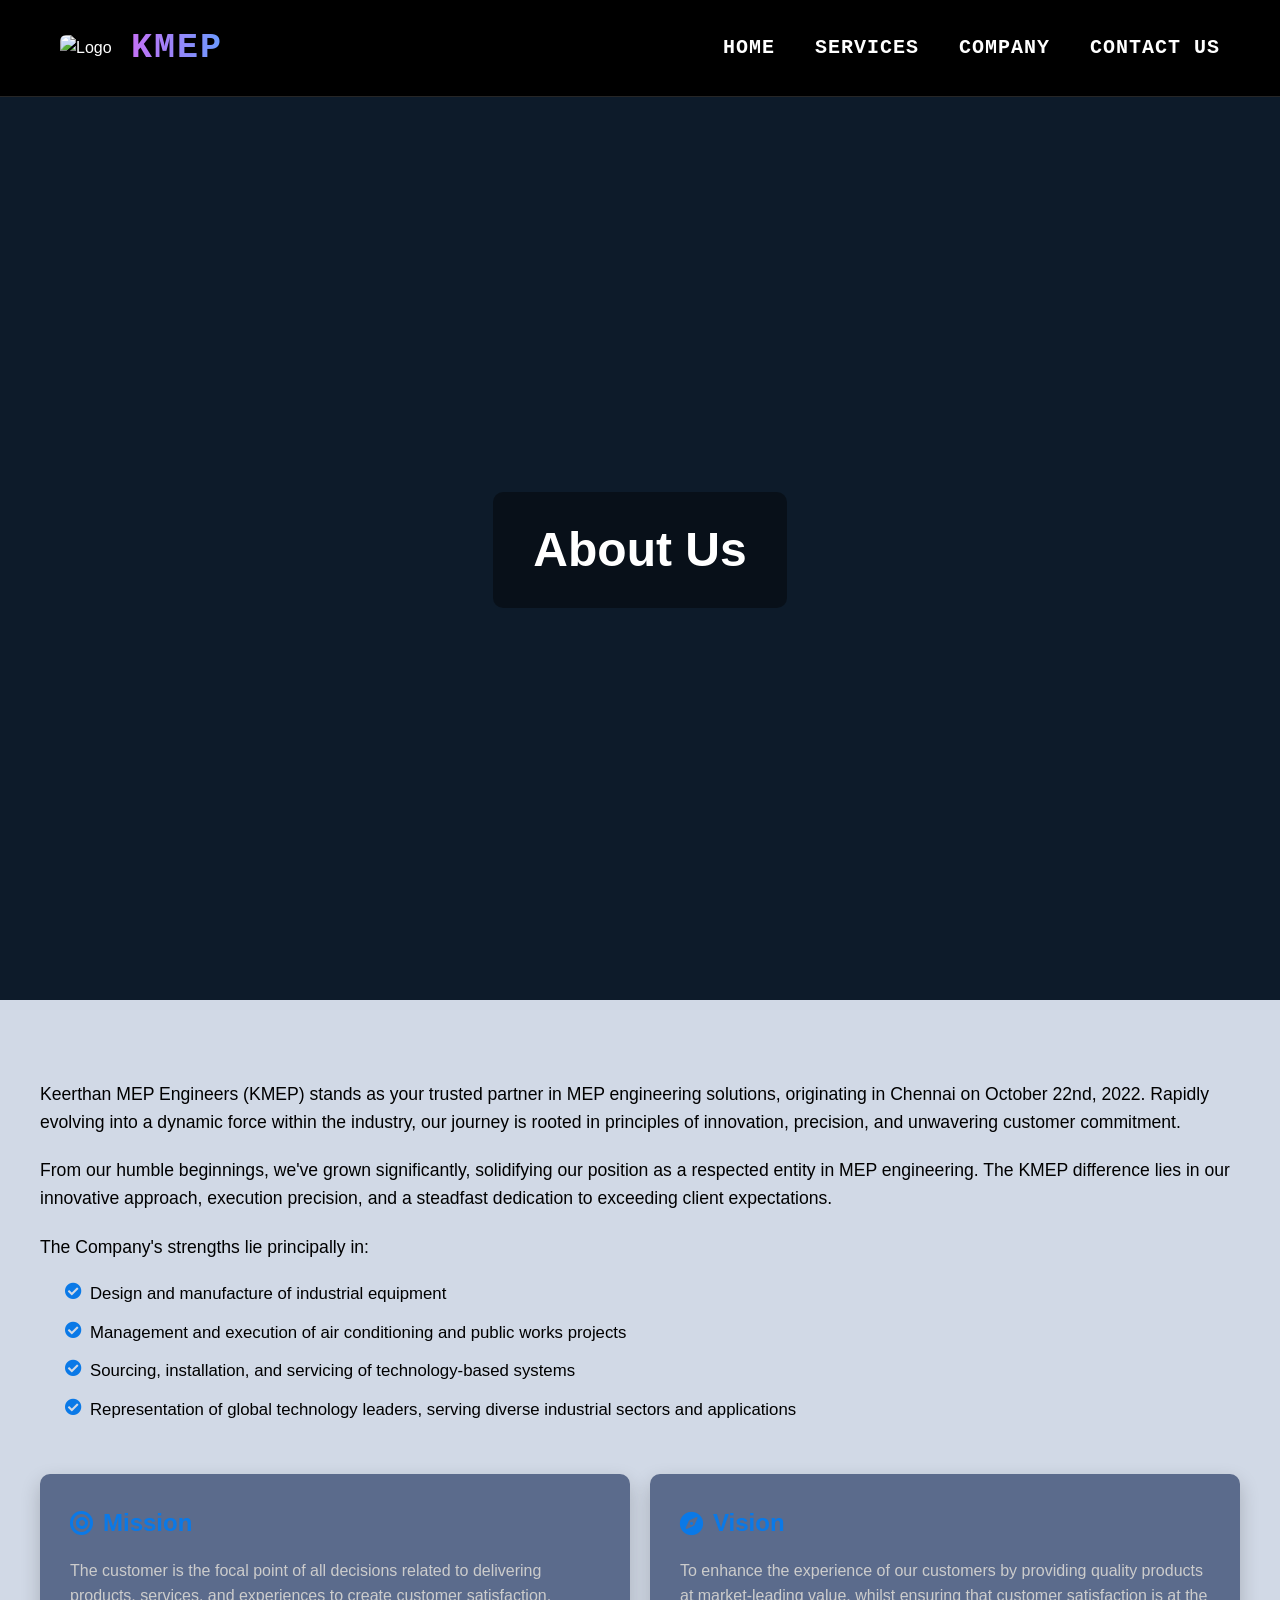
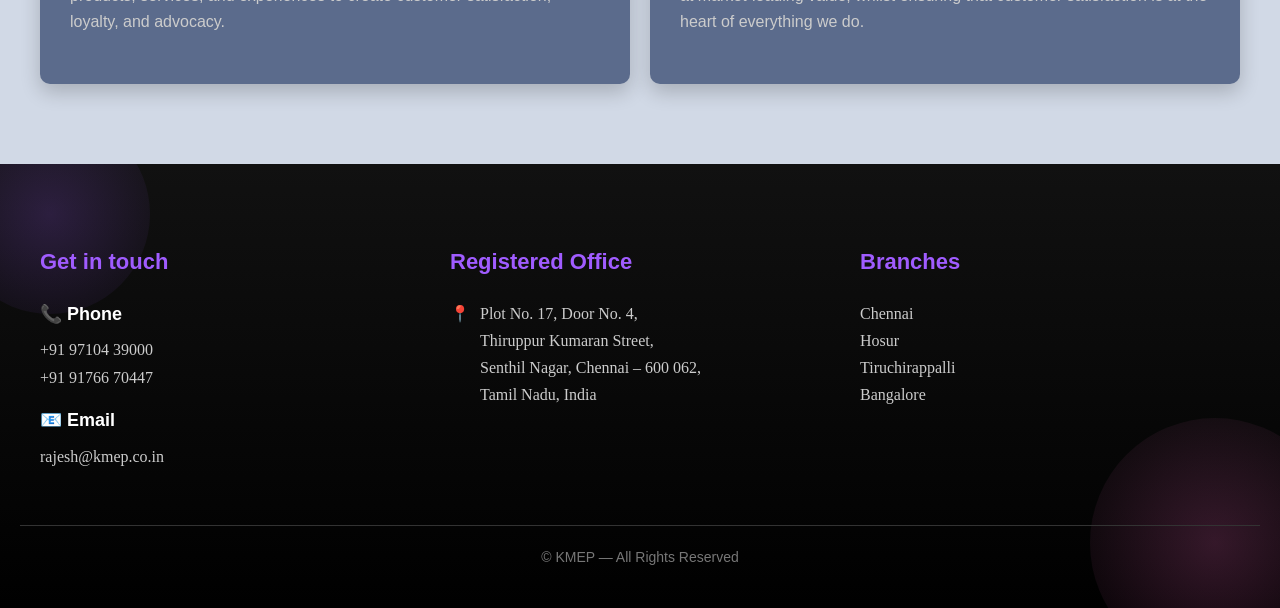
==== about.html @ 8844c5cb "Initial website upload" ====
<!DOCTYPE html>
<html lang="en">
  <head>
    <meta charset="UTF-8" />
    <meta name="viewport" content="width=device-width, initial-scale=1.0" />
    <title>About Us - KMEP</title>

    <!-- Google Fonts -->
    <link
      href="https://fonts.googleapis.com/css2?family=Roboto:wght@400;500;700&display=swap"
      rel="stylesheet"
    />

    <!-- Font Awesome -->
    <link
      rel="stylesheet"
      href="https://cdnjs.cloudflare.com/ajax/libs/font-awesome/5.15.4/css/all.min.css"
    />
    <script src="script.js"></script>

    <style>
      /* Reset & Base */
      * {
        margin: 0;
        padding: 0;
        box-sizing: border-box;
      }
      body {
        font-family: "Roboto", sans-serif;
        line-height: 1.6;
        color: #fff;
        background: #000;
      }
      img {
        max-width: 100%;
        display: block;
      }
      a {
        text-decoration: none;
        color: inherit;
      }
      #page-wrapper {
        display: flex;
        flex-direction: column;
        min-height: 100vh;
      }
      main-header,
      main-footer {
        display: block;
      }

      /* Hero Image Section */
      .hero {
        height: 100vh;
        background: url("images/about us mob.jpg") center/cover no-repeat;
        display: flex;
        justify-content: center;
        align-items: center;
        position: relative;
        transition: height 0.3s ease;
      }
      .hero h1 {
        color: #0a79e7;
        font-size: 3rem;
        text-align: center;
        background: rgba(0, 0, 0, 0.4);
        padding: 20px 40px;
        border-radius: 10px;
      }

      /* About Section */
      .about-us {
        padding: 80px 20px;
        background: #d1d9e6;
      }
      .about-us .container {
        max-width: 1200px;
        margin: 0 auto;
      }
      .about-us h2 {
        font-size: 2.8rem;
        margin-bottom: 40px;
        color: #0a79e7;
        text-align: center;
      }
      .about-us p {
        margin-bottom: 20px;
        font-size: 1.1rem;
        color: black;
      }
      .about-us ul.strengths-list {
        list-style: none;
        margin-top: 15px;
        padding-left: 25px;
      }
      .about-us ul.strengths-list li {
        margin-bottom: 12px;
        padding-left: 25px;
        position: relative;
        font-size: 1.05rem;
        color: black;
      }
      .about-us ul.strengths-list li i {
        position: absolute;
        left: 0;
        top: 2px;
        color: #0a79e7;
      }

      /* Cards */
      .cards {
        display: flex;
        flex-wrap: wrap;
        gap: 20px;
        margin-top: 50px;
      }
      .cards .card {
        flex: 1 1 45%;
        background: #5b6b8c;
        border-radius: 10px;
        padding: 30px;
        box-shadow: 0 8px 20px rgba(0, 0, 0, 0.2);
        transition: transform 0.3s, box-shadow 0.3s;
      }
      .cards .card:hover {
        transform: translateY(-10px);
        box-shadow: 0 12px 25px rgba(0, 0, 0, 0.3);
      }
      .cards .card h3 {
        font-size: 1.5rem;
        margin-bottom: 15px;
        display: flex;
        align-items: center;
        color: #0a79e7;
      }
      .cards .card h3 i {
        margin-right: 10px;
        color: #0a79e7;
      }
      .cards .card p {
        color: #ccc;
        font-size: 1rem;
      }

      /* Responsive */
      @media (max-width: 900px) {
        .cards {
          flex-direction: column;
        }
        .cards .card {
          flex: 1 1 100%;
        }

        .hero h1 {
          font-size: 2rem;
        }



        .hero {
          /* width: 100%;
          min-height: 100vh;
          background-position: top center;
          background-size: cover;  */
          background-image: url("images/about us mob.jpg");
      }
    }
    </style>
  </head>
  <body>
    <div style="padding-bottom: 100px;">
      <kmep-header></kmep-header>
    </div>
    <div id="page-wrapper">
      

      <!-- Header -->
      <main-header></main-header>

      <!-- Hero Section -->
      <section class="hero" id="hero">
        <h1 style="color: white">About Us</h1>
      </section>

      <!-- About Section -->
      <section class="about-us">
        <div class="container">
          <!-- <h2>Our Story</h2> -->
          <p>
            Keerthan MEP Engineers (KMEP) stands as your trusted partner in MEP
            engineering solutions, originating in Chennai on October 22nd, 2022.
            Rapidly evolving into a dynamic force within the industry, our
            journey is rooted in principles of innovation, precision, and
            unwavering customer commitment.
          </p>
          <p>
            From our humble beginnings, we've grown significantly, solidifying
            our position as a respected entity in MEP engineering. The KMEP
            difference lies in our innovative approach, execution precision, and
            a steadfast dedication to exceeding client expectations.
          </p>

          <p>The Company's strengths lie principally in:</p>
          <ul class="strengths-list">
            <li>
              <i class="fas fa-check-circle"></i> Design and manufacture of
              industrial equipment
            </li>
            <li>
              <i class="fas fa-check-circle"></i> Management and execution of
              air conditioning and public works projects
            </li>
            <li>
              <i class="fas fa-check-circle"></i> Sourcing, installation, and
              servicing of technology-based systems
            </li>
            <li>
              <i class="fas fa-check-circle"></i> Representation of global
              technology leaders, serving diverse industrial sectors and
              applications
            </li>
          </ul>

          <!-- Mission & Vision Cards -->
          <div class="cards">
            <div class="card">
              <h3><i class="fas fa-bullseye"></i> Mission</h3>
              <p>
                The customer is the focal point of all decisions related to
                delivering products, services, and experiences to create
                customer satisfaction, loyalty, and advocacy.
              </p>
            </div>
            <div class="card">
              <h3><i class="fas fa-compass"></i> Vision</h3>
              <p>
                To enhance the experience of our customers by providing quality
                products at market-leading value, whilst ensuring that customer
                satisfaction is at the heart of everything we do.
              </p>
            </div>
          </div>
        </div>
      </section>

      <!-- Footer -->
      <kmep-footer></kmep-footer>
    </div>
  </body>
</html>
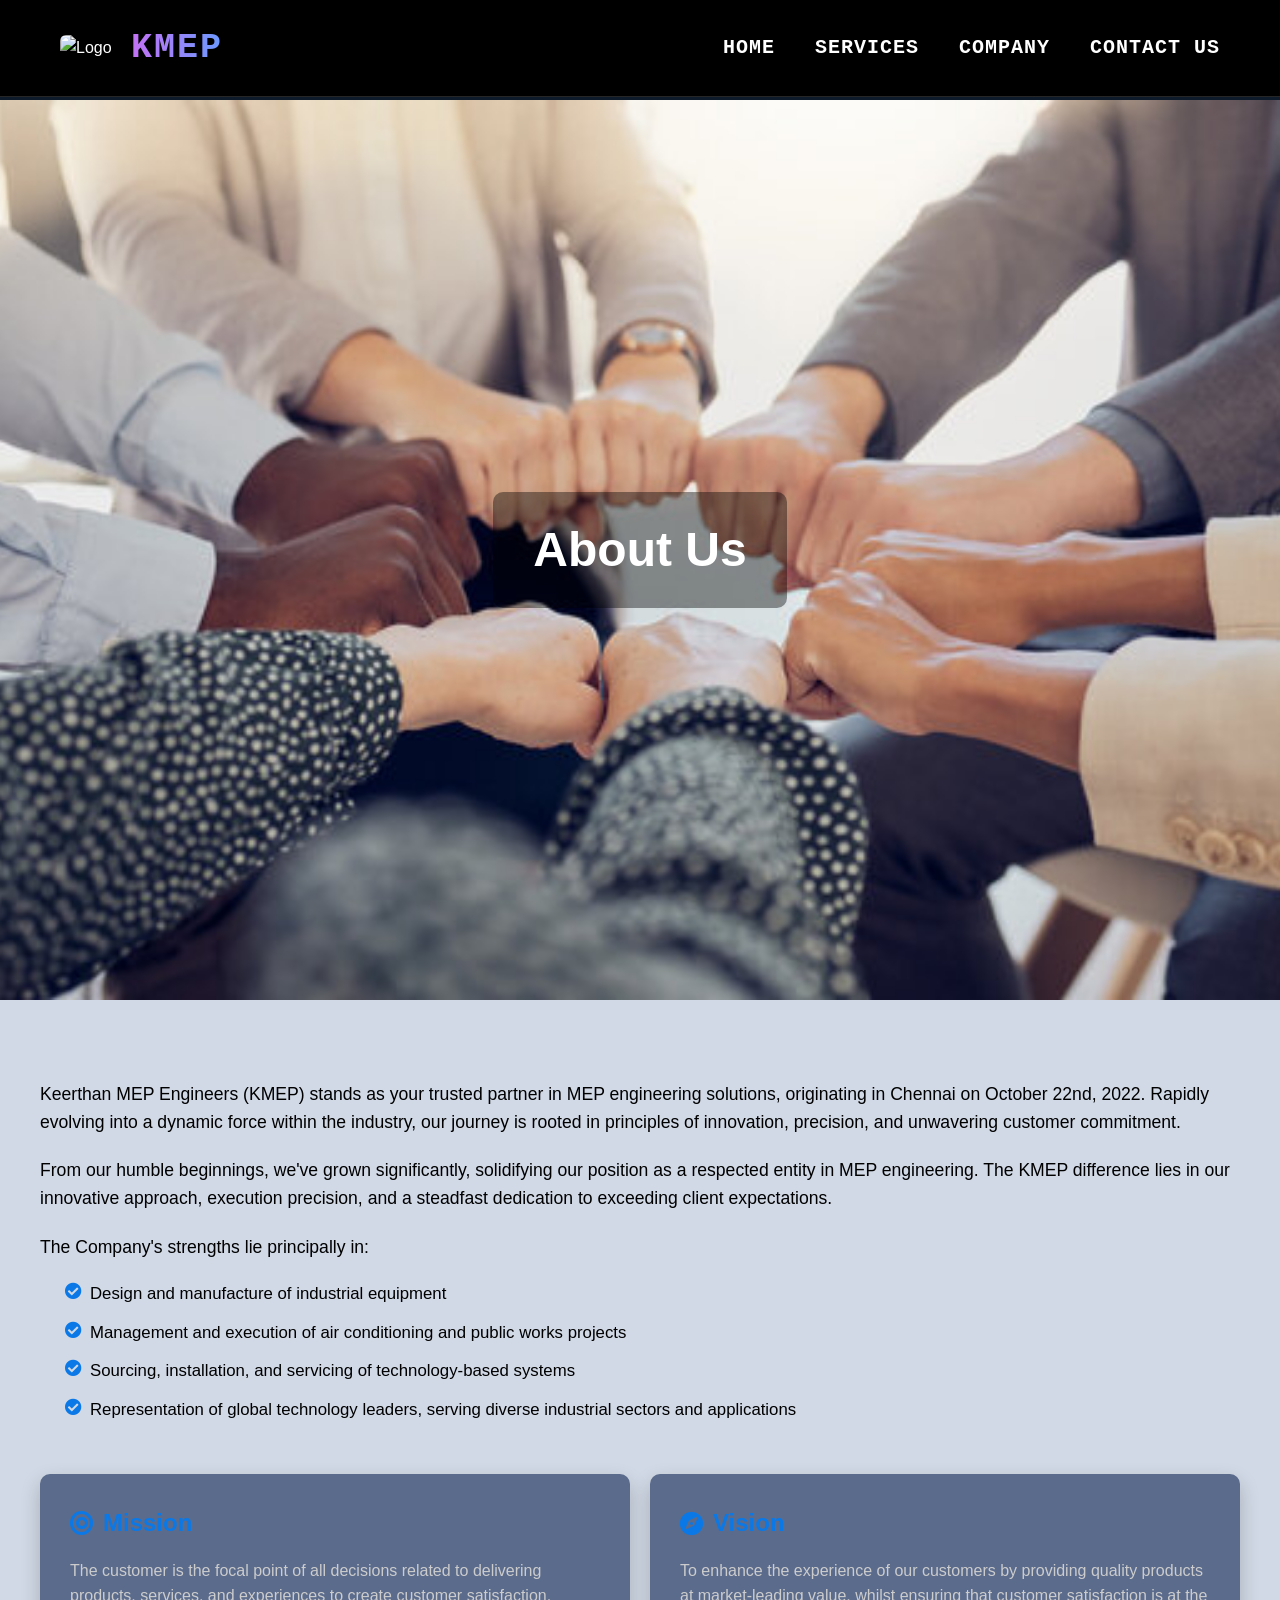
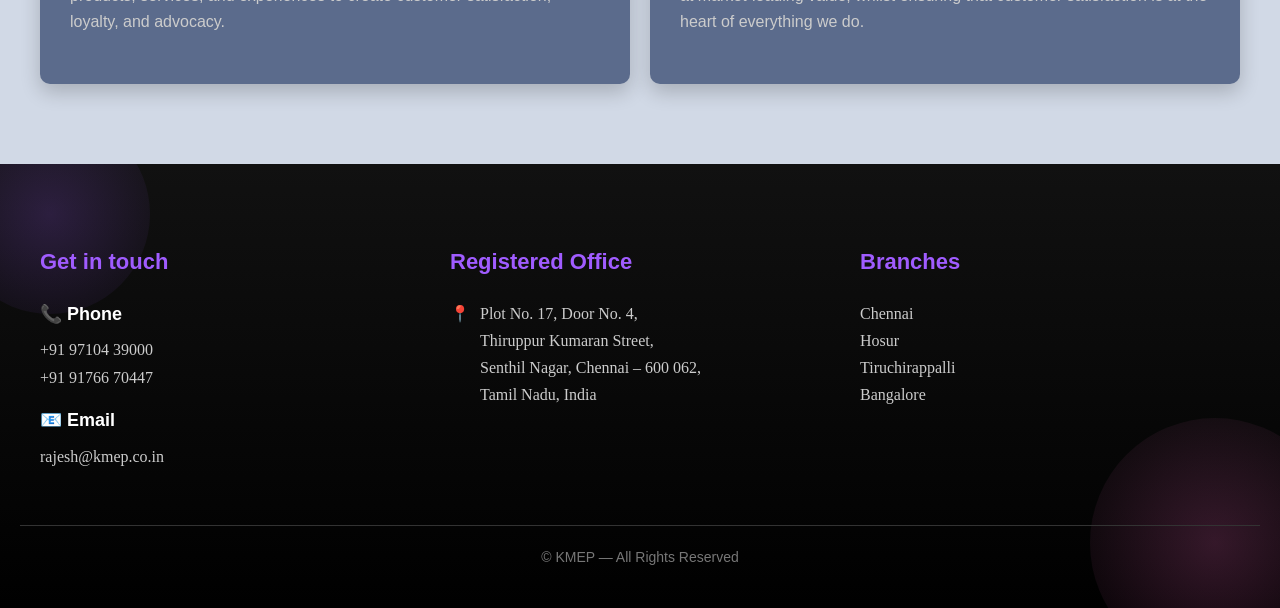
==== commit 62cb93e3: "Update image path to uppercase in about.html" ====
--- a/about.html
+++ b/about.html
@@ -52,7 +52,7 @@
       /* Hero Image Section */
       .hero {
         height: 100vh;
-        background: url("images/about us mob.jpg") center/cover no-repeat;
+        background: url("IMAGES/about us mob.jpg") center/cover no-repeat;
         display: flex;
         justify-content: center;
         align-items: center;
@@ -162,7 +162,7 @@
           min-height: 100vh;
           background-position: top center;
           background-size: cover;  */
-          background-image: url("images/about us mob.jpg");
+          background-image: url("IMAGES/about us mob.jpg");
       }
     }
     </style>
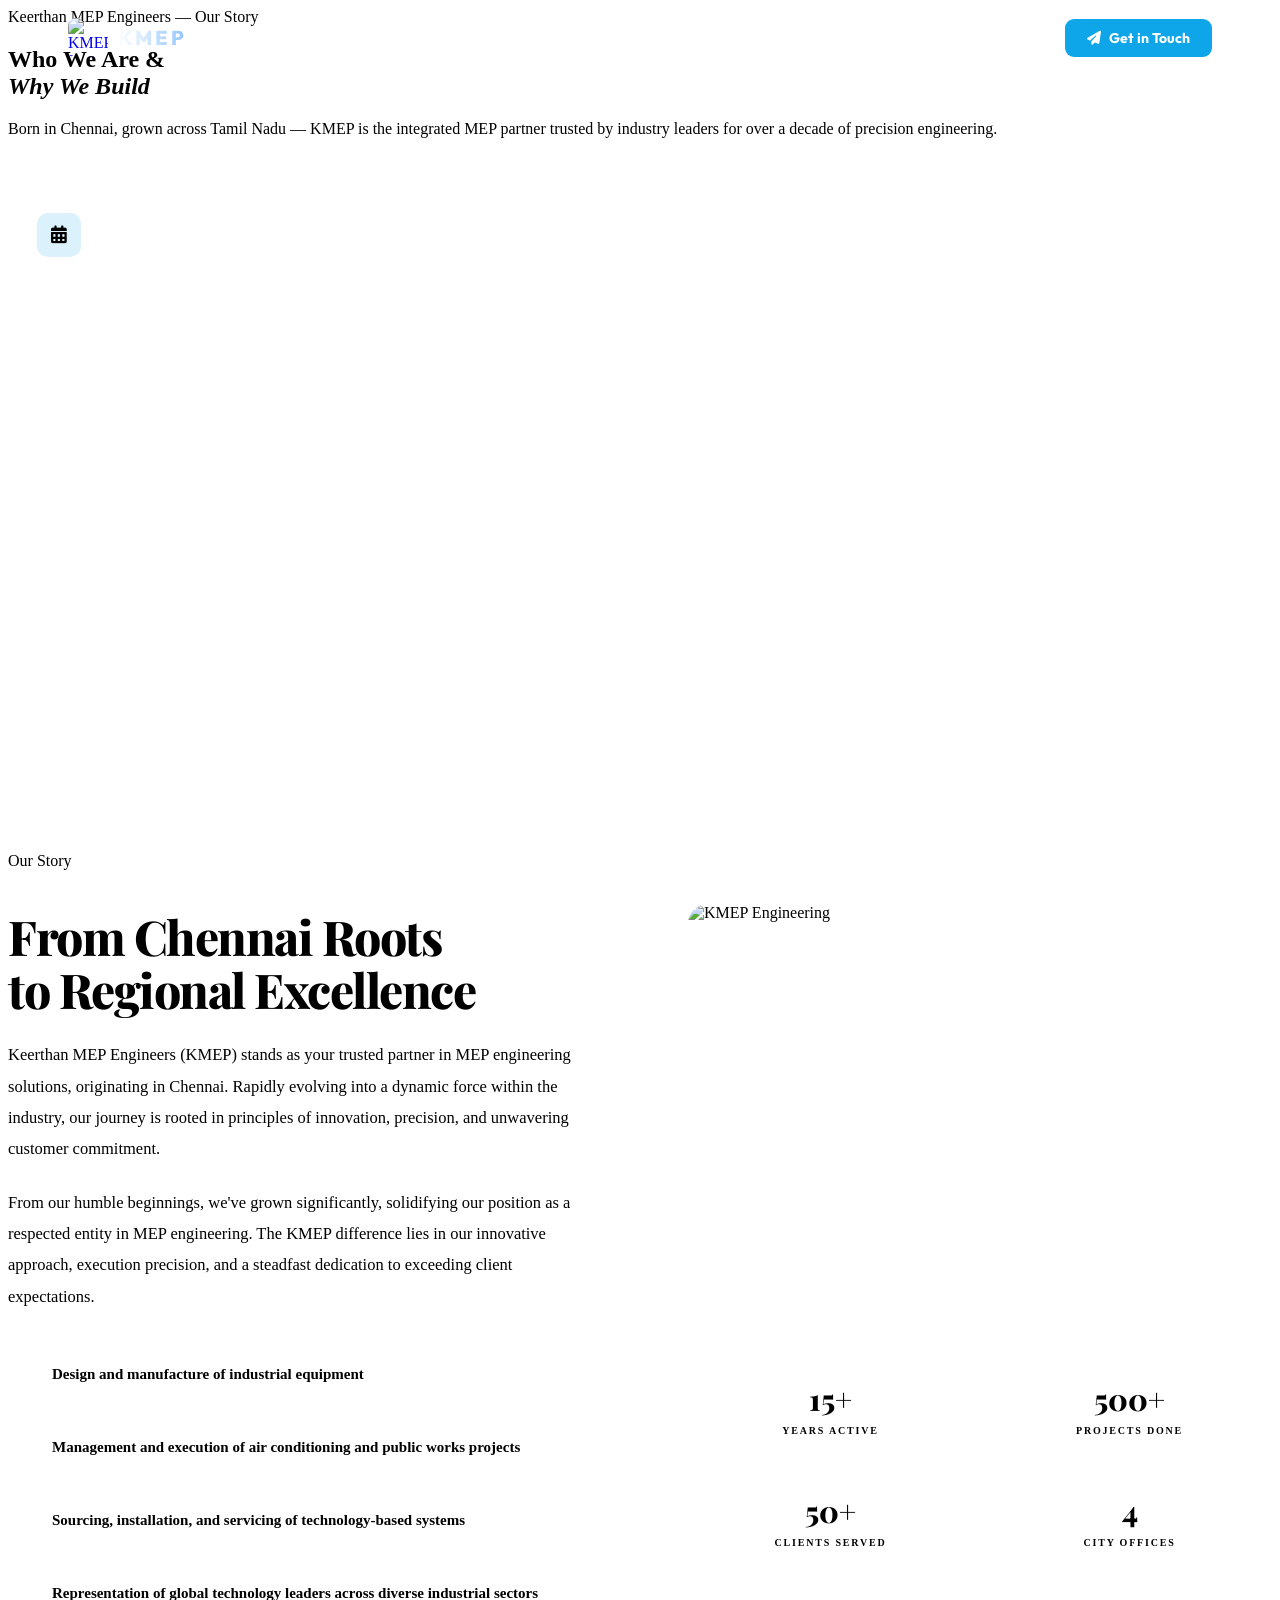
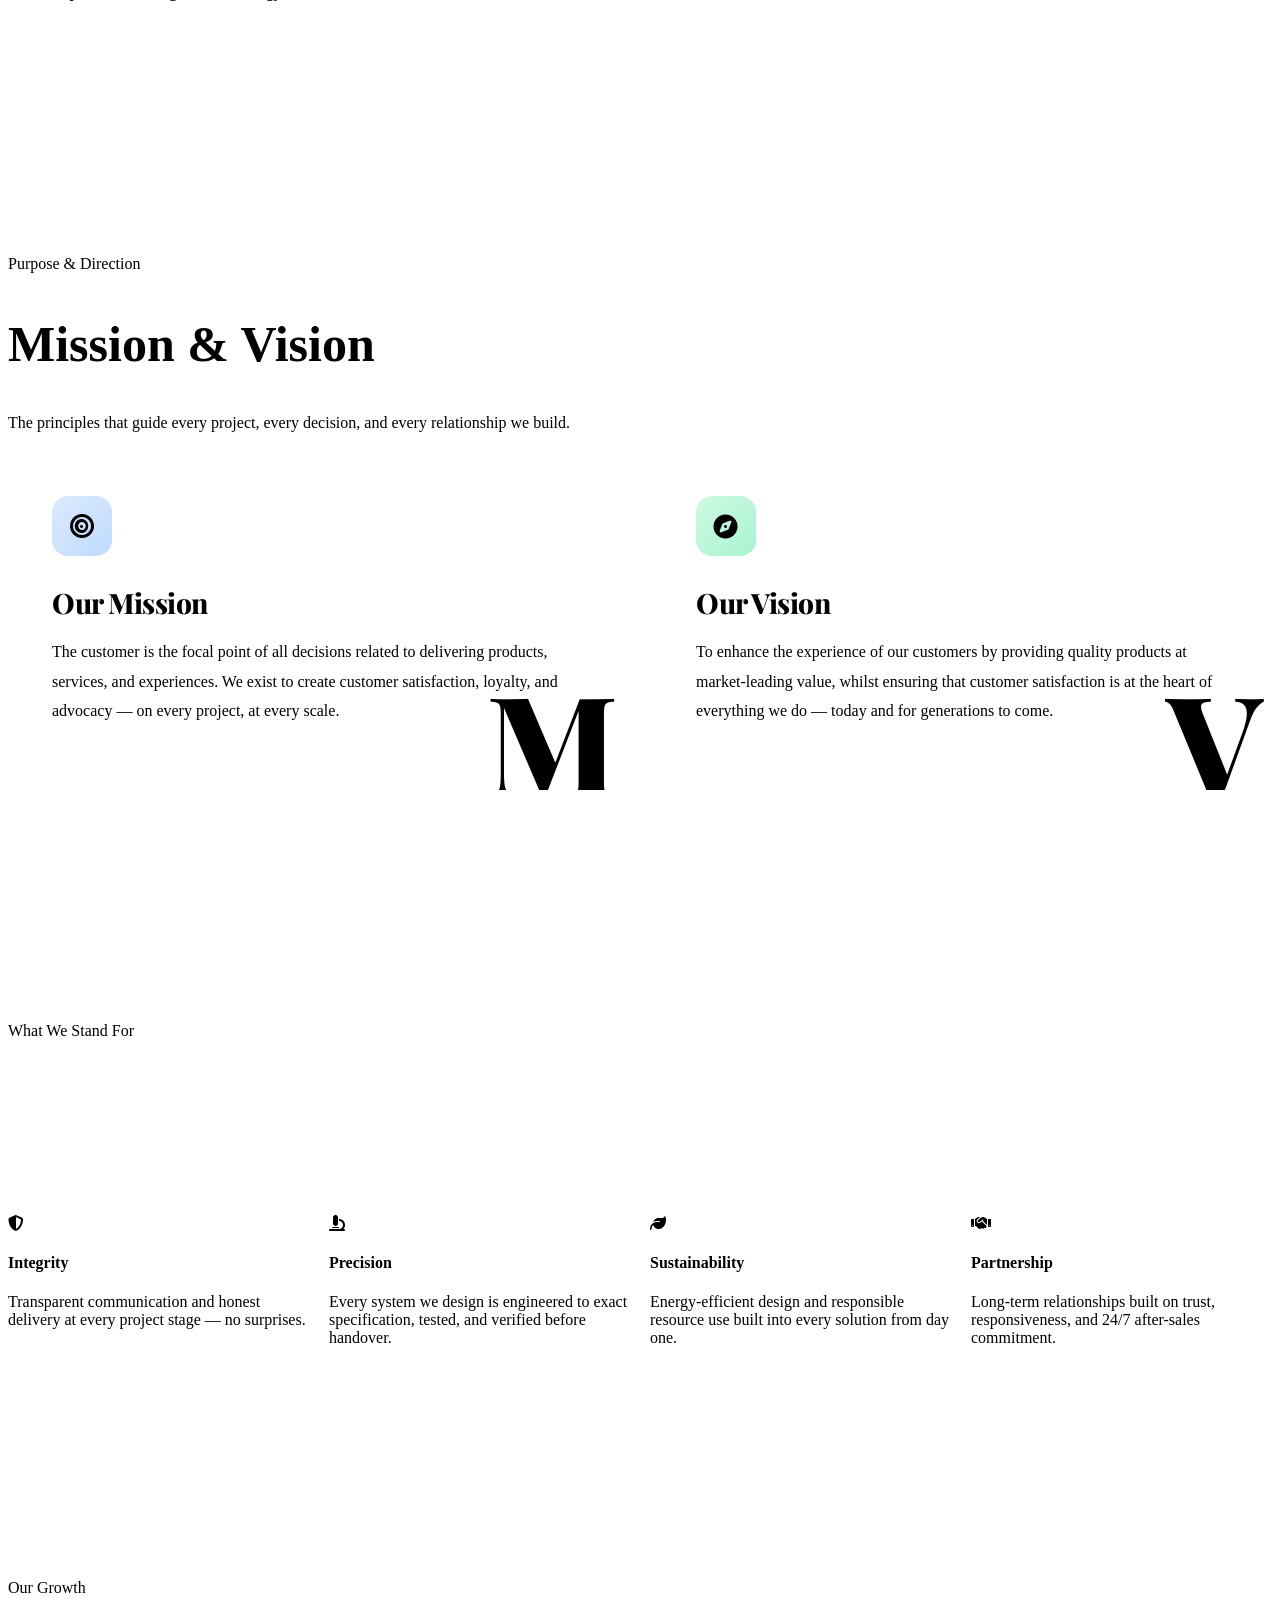
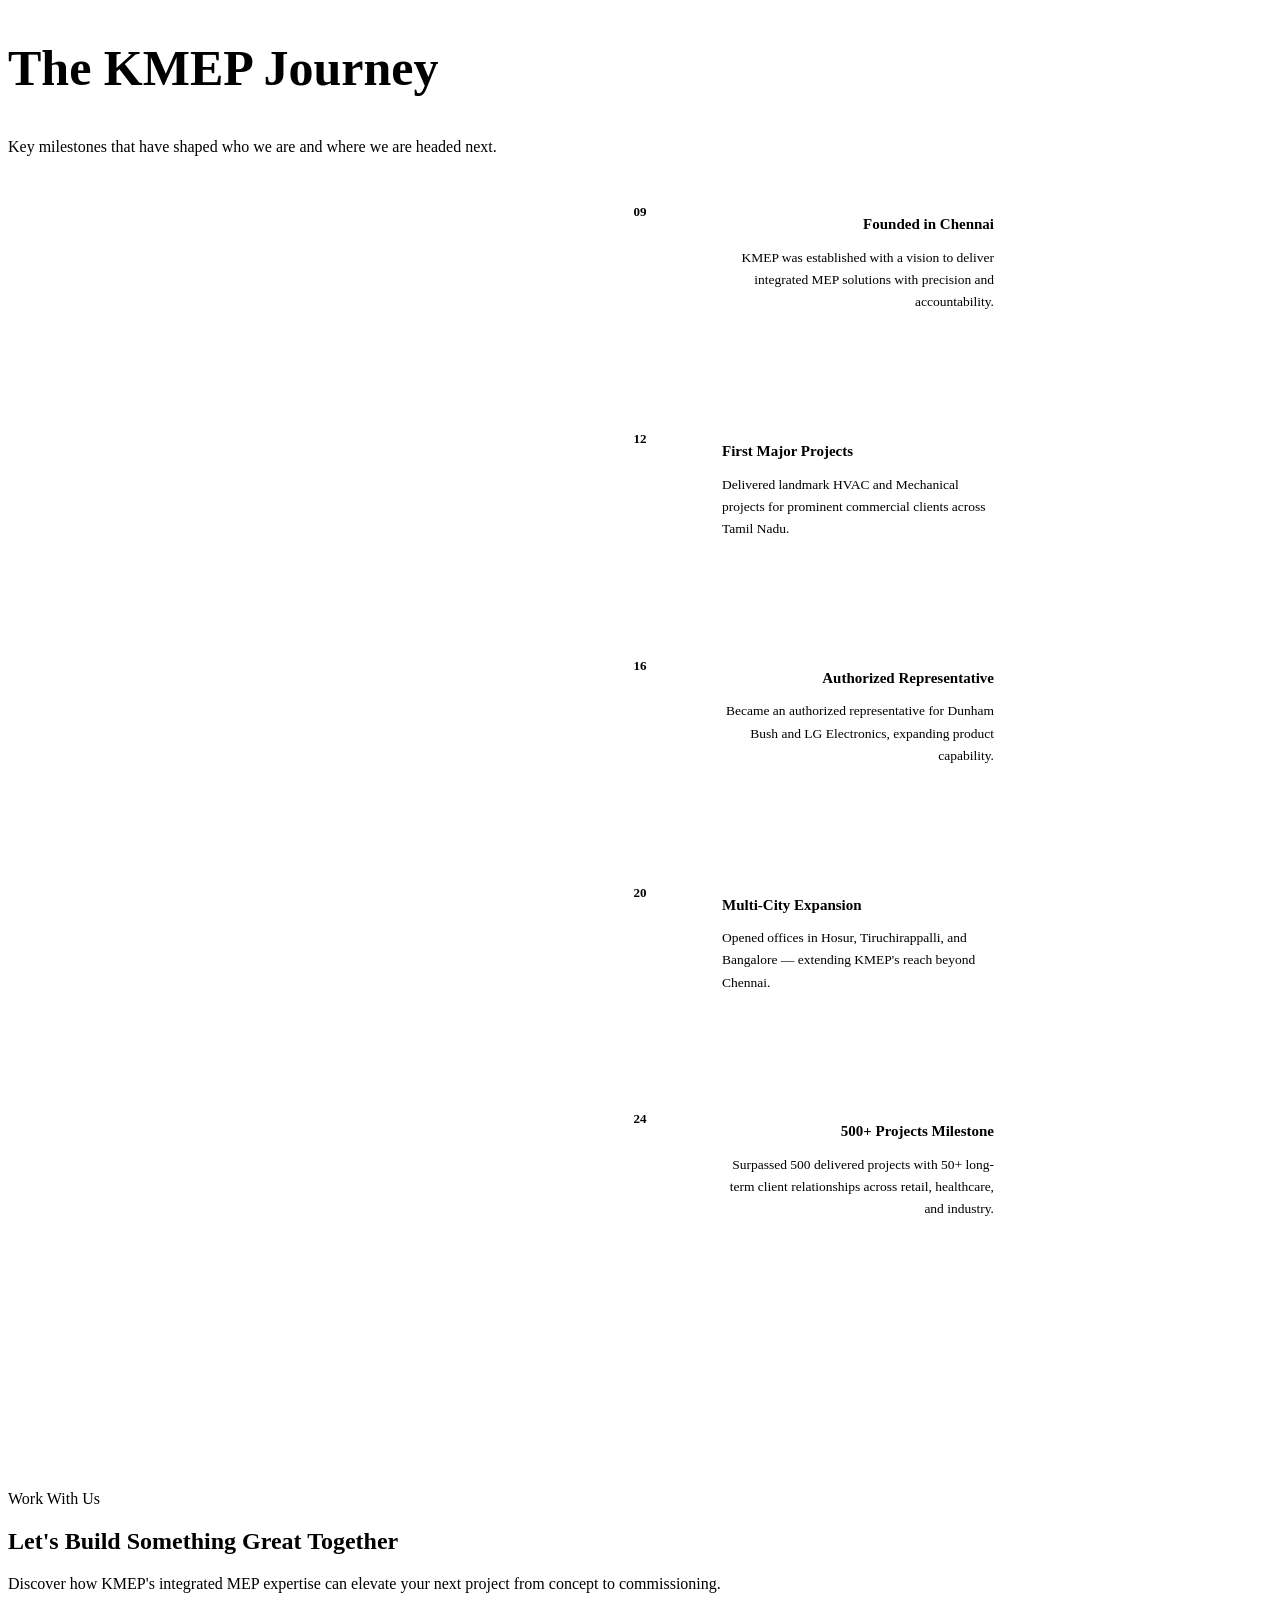
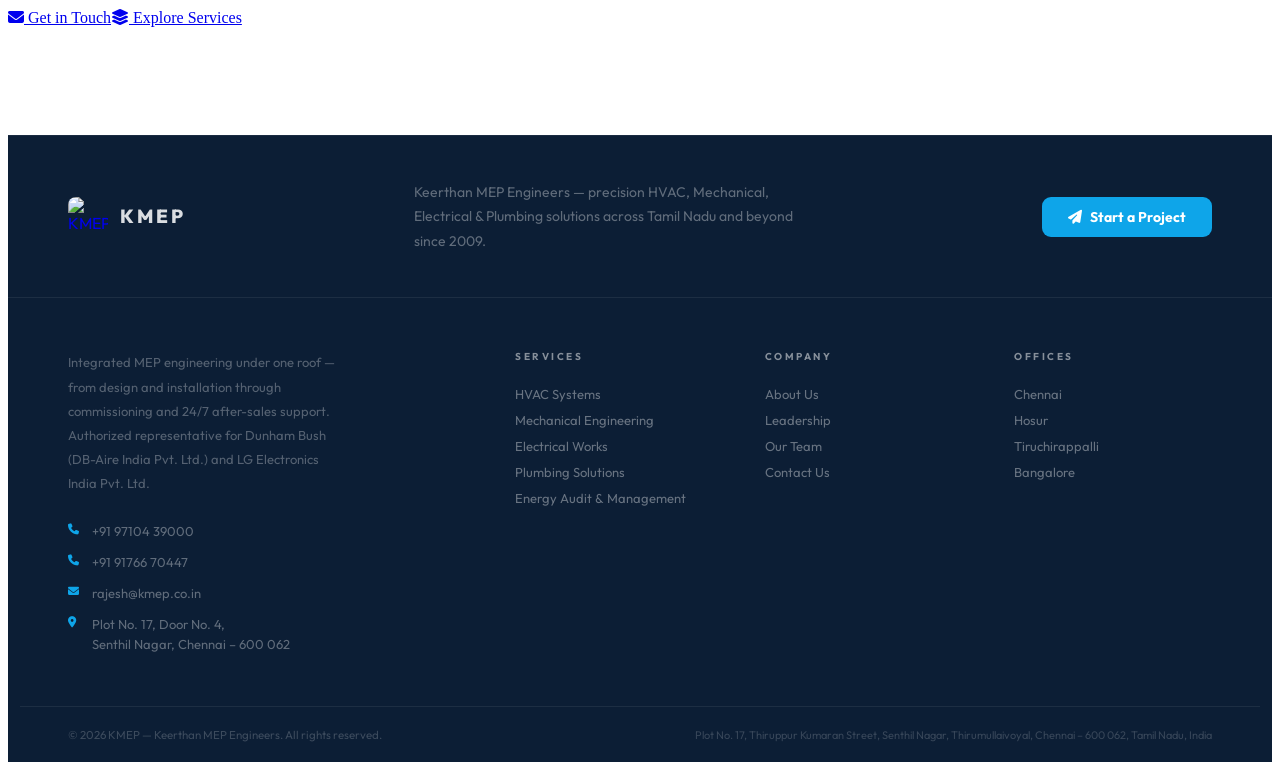
==== commit 1b0a2c1e: "Update about.html" ====
--- a/about.html
+++ b/about.html
@@ -1,250 +1,789 @@
-<!DOCTYPE html>
+<!doctype html>
 <html lang="en">
   <head>
     <meta charset="UTF-8" />
     <meta name="viewport" content="width=device-width, initial-scale=1.0" />
-    <title>About Us - KMEP</title>
-
-    <!-- Google Fonts -->
+    <title>About Us — KMEP | Keerthan MEP Engineers</title>
+    <link rel="icon" href="images/logo.png" />
     <link
-      href="https://fonts.googleapis.com/css2?family=Roboto:wght@400;500;700&display=swap"
+      href="https://fonts.googleapis.com/css2?family=Outfit:wght@300;400;500;600;700;800;900&family=Playfair+Display:ital,wght@0,700;0,800;1,700&display=swap"
       rel="stylesheet"
     />
-
-    <!-- Font Awesome -->
     <link
       rel="stylesheet"
-      href="https://cdnjs.cloudflare.com/ajax/libs/font-awesome/5.15.4/css/all.min.css"
+      href="https://cdnjs.cloudflare.com/ajax/libs/font-awesome/6.4.0/css/all.min.css"
     />
-    <script src="script.js"></script>
+    <link rel="stylesheet" href="style.css" />
+    <script src="script.js" defer></script>
+    <style>
+      .page-hero {
+        min-height: 56vh;
+        padding-bottom: 88px;
+      }
+      @media (max-width: 860px) {
+        .page-hero {
+          padding-bottom: 60px;
+        }
+        .ph-body {
+          padding: 0 24px;
+        }
+      }
+      @media (max-width: 480px) {
+        .ph-body {
+          padding: 0 18px;
+        }
+      }
 
-    <style>
-      /* Reset & Base */
-      * {
-        margin: 0;
-        padding: 0;
-        box-sizing: border-box;
-      }
-      body {
-        font-family: "Roboto", sans-serif;
-        line-height: 1.6;
-        color: #fff;
-        background: #000;
-      }
-      img {
-        max-width: 100%;
-        display: block;
-      }
-      a {
-        text-decoration: none;
-        color: inherit;
-      }
-      #page-wrapper {
+      #story {
+        padding: 108px 0;
+        background: #fff;
+      }
+      .story-grid {
+        display: grid;
+        grid-template-columns: 1fr 1fr;
+        gap: 96px;
+        align-items: center;
+      }
+      .story-h {
+        font-family: "Playfair Display", serif;
+        font-size: clamp(30px, 3.8vw, 48px);
+        font-weight: 800;
+        letter-spacing: -1.5px;
+        color: var(--navy);
+        line-height: 1.1;
+        margin-bottom: 24px;
+      }
+      .story-h span {
+        color: var(--blue2);
+      }
+      .story-p {
+        font-size: 16.5px;
+        color: var(--slate);
+        line-height: 1.9;
+        margin-bottom: 22px;
+      }
+      .strengths-list {
         display: flex;
         flex-direction: column;
-        min-height: 100vh;
-      }
-      main-header,
-      main-footer {
+        gap: 13px;
+        margin-top: 32px;
+      }
+      .strength-item {
+        display: flex;
+        align-items: flex-start;
+        gap: 14px;
+        padding: 18px 20px;
+        border-radius: 12px;
+        border: 1.5px solid var(--border);
+        background: #fff;
+        transition:
+          border-color 0.3s,
+          box-shadow 0.3s,
+          background 0.3s;
+      }
+      .strength-item:hover {
+        border-color: rgba(21, 88, 176, 0.25);
+        box-shadow: 0 6px 24px rgba(21, 88, 176, 0.08);
+        background: var(--off);
+      }
+      .si-dot {
+        width: 10px;
+        height: 10px;
+        border-radius: 50%;
+        background: linear-gradient(135deg, var(--sky), var(--blue));
+        flex-shrink: 0;
+        margin-top: 5px;
+      }
+      .si-text {
+        font-size: 15px;
+        font-weight: 600;
+        color: var(--navy);
+        line-height: 1.6;
+      }
+      .story-visual {
+        display: flex;
+        flex-direction: column;
+        gap: 20px;
+      }
+      .story-img {
+        width: 100%;
+        border-radius: 20px;
+        overflow: hidden;
+        box-shadow: var(--sh2);
+        aspect-ratio: 4/3;
+        position: relative;
+      }
+      .story-img::before {
+        content: "";
+        position: absolute;
+        top: 0;
+        left: 0;
+        right: 0;
+        height: 4px;
+        z-index: 1;
+        background: linear-gradient(
+          90deg,
+          var(--blue),
+          var(--sky),
+          var(--teal)
+        );
+      }
+      .story-img img {
+        width: 100%;
+        height: 100%;
+        object-fit: cover;
         display: block;
       }
-
-      /* Hero Image Section */
-      .hero {
-        height: 100vh;
-        background: url("IMAGES/about us mob.jpg") center/cover no-repeat;
-        display: flex;
-        justify-content: center;
-        align-items: center;
+      .story-stats {
+        display: grid;
+        grid-template-columns: 1fr 1fr;
+        gap: 14px;
+      }
+      .ss-card {
+        background: var(--off2);
+        border: 1.5px solid var(--border);
+        border-radius: 14px;
+        padding: 22px 20px;
+        text-align: center;
+        transition:
+          border-color 0.3s,
+          box-shadow 0.3s;
+      }
+      .ss-card:hover {
+        border-color: rgba(21, 88, 176, 0.25);
+        box-shadow: 0 6px 24px rgba(21, 88, 176, 0.08);
+      }
+      .ss-card strong {
+        display: block;
+        font-family: "Playfair Display", serif;
+        font-size: 30px;
+        font-weight: 800;
+        color: var(--navy);
+        line-height: 1;
+        margin-bottom: 6px;
+      }
+      .ss-card span {
+        font-size: 10px;
+        font-weight: 700;
+        letter-spacing: 1.8px;
+        text-transform: uppercase;
+        color: var(--muted);
+      }
+      #mission {
+        padding: 108px 0;
+        background: var(--off);
+      }
+      .mv-grid {
+        display: grid;
+        grid-template-columns: 1fr 1fr;
+        gap: 24px;
+      }
+      .mv-card {
+        background: #fff;
+        border-radius: 20px;
+        border: 1.5px solid var(--border);
+        padding: 48px 44px;
         position: relative;
-        transition: height 0.3s ease;
-      }
-      .hero h1 {
-        color: #0a79e7;
-        font-size: 3rem;
-        text-align: center;
-        background: rgba(0, 0, 0, 0.4);
-        padding: 20px 40px;
-        border-radius: 10px;
-      }
-
-      /* About Section */
-      .about-us {
-        padding: 80px 20px;
-        background: #d1d9e6;
-      }
-      .about-us .container {
-        max-width: 1200px;
-        margin: 0 auto;
-      }
-      .about-us h2 {
-        font-size: 2.8rem;
-        margin-bottom: 40px;
-        color: #0a79e7;
-        text-align: center;
-      }
-      .about-us p {
-        margin-bottom: 20px;
-        font-size: 1.1rem;
-        color: black;
-      }
-      .about-us ul.strengths-list {
-        list-style: none;
-        margin-top: 15px;
-        padding-left: 25px;
-      }
-      .about-us ul.strengths-list li {
-        margin-bottom: 12px;
-        padding-left: 25px;
-        position: relative;
-        font-size: 1.05rem;
-        color: black;
-      }
-      .about-us ul.strengths-list li i {
+        overflow: hidden;
+        transition:
+          border-color 0.3s,
+          transform 0.35s,
+          box-shadow 0.35s;
+      }
+      .mv-card::before {
+        content: "";
         position: absolute;
+        top: 0;
         left: 0;
-        top: 2px;
-        color: #0a79e7;
-      }
-
-      /* Cards */
-      .cards {
-        display: flex;
-        flex-wrap: wrap;
-        gap: 20px;
-        margin-top: 50px;
-      }
-      .cards .card {
-        flex: 1 1 45%;
-        background: #5b6b8c;
-        border-radius: 10px;
-        padding: 30px;
-        box-shadow: 0 8px 20px rgba(0, 0, 0, 0.2);
-        transition: transform 0.3s, box-shadow 0.3s;
-      }
-      .cards .card:hover {
-        transform: translateY(-10px);
-        box-shadow: 0 12px 25px rgba(0, 0, 0, 0.3);
-      }
-      .cards .card h3 {
-        font-size: 1.5rem;
-        margin-bottom: 15px;
+        right: 0;
+        height: 4px;
+        background: linear-gradient(90deg, var(--blue), var(--sky));
+        transform: scaleX(0);
+        transform-origin: left;
+        transition: transform 0.4s;
+      }
+      .mv-card:hover {
+        border-color: rgba(21, 88, 176, 0.22);
+        transform: translateY(-6px);
+        box-shadow: 0 20px 56px rgba(12, 30, 53, 0.1);
+      }
+      .mv-card:hover::before {
+        transform: scaleX(1);
+      }
+      .mv-bg {
+        position: absolute;
+        bottom: -20px;
+        right: 10px;
+        font-family: "Playfair Display", serif;
+        font-size: 140px;
+        font-weight: 800;
+        color: var(--off2);
+        line-height: 1;
+        pointer-events: none;
+        user-select: none;
+        transition: color 0.3s;
+      }
+      .mv-card:hover .mv-bg {
+        color: #dbeafe;
+      }
+      .mv-ico {
+        width: 60px;
+        height: 60px;
+        border-radius: 16px;
+        background: linear-gradient(135deg, #dbeafe, #bfdbfe);
         display: flex;
         align-items: center;
-        color: #0a79e7;
-      }
-      .cards .card h3 i {
-        margin-right: 10px;
-        color: #0a79e7;
-      }
-      .cards .card p {
-        color: #ccc;
-        font-size: 1rem;
-      }
-
-      /* Responsive */
-      @media (max-width: 900px) {
-        .cards {
-          flex-direction: column;
-        }
-        .cards .card {
-          flex: 1 1 100%;
-        }
-
-        .hero h1 {
-          font-size: 2rem;
-        }
-
-
-
-        .hero {
-          /* width: 100%;
-          min-height: 100vh;
-          background-position: top center;
-          background-size: cover;  */
-          background-image: url("IMAGES/about us mob.jpg");
-      }
-    }
+        justify-content: center;
+        font-size: 24px;
+        color: var(--blue);
+        margin-bottom: 28px;
+      }
+      .mv-card h3 {
+        font-family: "Playfair Display", serif;
+        font-size: 28px;
+        font-weight: 800;
+        color: var(--navy);
+        letter-spacing: -0.5px;
+        margin-bottom: 16px;
+      }
+      .mv-card p {
+        font-size: 16px;
+        color: var(--slate);
+        line-height: 1.85;
+        position: relative;
+        z-index: 1;
+      }
+      #values {
+        padding: 108px 0;
+      }
+      .val-grid {
+        display: grid;
+        grid-template-columns: repeat(4, 1fr);
+        gap: 20px;
+      }
+      #journey {
+        padding: 108px 0;
+        background: #fff;
+      }
+      .tl {
+        position: relative;
+        max-width: 760px;
+        margin: 0 auto;
+      }
+      .tl::before {
+        content: "";
+        position: absolute;
+        top: 0;
+        bottom: 0;
+        left: 50%;
+        transform: translateX(-50%);
+        width: 2px;
+        background: linear-gradient(
+          to bottom,
+          var(--sky),
+          var(--blue),
+          var(--teal)
+        );
+        border-radius: 2px;
+      }
+      .tl-item {
+        display: grid;
+        grid-template-columns: 1fr 48px 1fr;
+        align-items: start;
+        margin-bottom: 48px;
+        position: relative;
+      }
+      .tl-item:last-child {
+        margin-bottom: 0;
+      }
+      .tl-card {
+        background: var(--off2);
+        border: 1.5px solid var(--border);
+        border-radius: 14px;
+        padding: 24px 26px;
+        transition:
+          border-color 0.3s,
+          box-shadow 0.3s,
+          background 0.3s;
+      }
+      .tl-card:hover {
+        border-color: rgba(21, 88, 176, 0.25);
+        box-shadow: 0 8px 28px rgba(21, 88, 176, 0.1);
+        background: #fff;
+      }
+      .tl-card h4 {
+        font-size: 15px;
+        font-weight: 800;
+        color: var(--navy);
+        margin-bottom: 7px;
+      }
+      .tl-card p {
+        font-size: 13.5px;
+        color: var(--slate);
+        line-height: 1.65;
+      }
+      .tl-right .tl-card {
+        text-align: right;
+      }
+      .tl-center {
+        display: flex;
+        flex-direction: column;
+        align-items: center;
+        justify-content: flex-start;
+        padding-top: 16px;
+        position: relative;
+        z-index: 1;
+      }
+      .tl-dot {
+        width: 48px;
+        height: 48px;
+        border-radius: 50%;
+        background: #fff;
+        border: 2px solid var(--border);
+        display: flex;
+        align-items: center;
+        justify-content: center;
+        font-size: 13px;
+        font-weight: 800;
+        color: var(--blue);
+        box-shadow: var(--sh);
+        transition:
+          border-color 0.3s,
+          background 0.3s,
+          color 0.3s;
+      }
+      .tl-item:hover .tl-dot {
+        border-color: var(--blue);
+        background: var(--blue);
+        color: #fff;
+      }
+      .tl-left {
+        padding-right: 32px;
+      }
+      .tl-right {
+        padding-left: 32px;
+      }
+      .tl-item.flip .tl-left {
+        order: 3;
+        padding-right: 0;
+        padding-left: 32px;
+      }
+      .tl-item.flip .tl-center {
+        order: 2;
+      }
+      .tl-item.flip .tl-right {
+        order: 1;
+        padding-left: 0;
+        padding-right: 32px;
+      }
+      .tl-item.flip .tl-right .tl-card {
+        text-align: left;
+      }
+      @media (max-width: 1100px) {
+        .story-grid {
+          grid-template-columns: 1fr;
+          gap: 52px;
+        }
+        .val-grid {
+          grid-template-columns: repeat(2, 1fr);
+        }
+      }
+      @media (max-width: 860px) {
+        #story,
+        #mission,
+        #values,
+        #journey {
+          padding: 72px 0;
+        }
+        .mv-grid {
+          grid-template-columns: 1fr;
+        }
+        .val-grid {
+          grid-template-columns: repeat(2, 1fr);
+        }
+        .tl::before {
+          left: 24px;
+          transform: none;
+        }
+        .tl-item {
+          grid-template-columns: 48px 1fr;
+        }
+        .tl-item .tl-left {
+          display: none;
+        }
+        .tl-center {
+          order: 1;
+        }
+        .tl-right {
+          order: 2;
+          padding-left: 20px;
+          padding-right: 0;
+        }
+        .tl-item.flip .tl-left {
+          display: none;
+        }
+        .tl-item.flip .tl-center {
+          order: 1;
+        }
+        .tl-item.flip .tl-right {
+          order: 2;
+          padding-left: 20px;
+          padding-right: 0;
+          text-align: left;
+        }
+        .tl-item.flip .tl-right .tl-card {
+          text-align: left;
+        }
+      }
+      @media (max-width: 480px) {
+        .val-grid {
+          grid-template-columns: 1fr;
+        }
+        .story-stats {
+          grid-template-columns: 1fr 1fr;
+        }
+      }
     </style>
   </head>
   <body>
-    <div style="padding-bottom: 100px;">
-      <kmep-header></kmep-header>
-    </div>
-    <div id="page-wrapper">
-      
+    <kmep-header></kmep-header>
 
-      <!-- Header -->
-      <main-header></main-header>
+    <section class="page-hero" style="min-height: 72vh">
+      <div class="ph-grid"></div>
+      <div class="ph-glow"></div>
+      <div class="ph-body">
+        <div class="ph-eyebrow">
+          <span class="ph-pulse"></span>Keerthan MEP Engineers — Our Story
+        </div>
+        <h1 class="ph-h1">Who We Are &amp;<br /><em>Why We Build</em></h1>
+        <p class="ph-sub">
+          Born in Chennai, grown across Tamil Nadu — KMEP is the integrated MEP
+          partner trusted by industry leaders for over a decade of precision
+          engineering.
+        </p>
+        <div
+          style="
+            display: inline-flex;
+            align-items: center;
+            gap: 14px;
+            background: rgba(255, 255, 255, 0.07);
+            border: 1px solid rgba(255, 255, 255, 0.1);
+            border-radius: 14px;
+            padding: 18px 28px;
+            margin-top: 40px;
+          "
+        >
+          <div
+            style="
+              width: 44px;
+              height: 44px;
+              border-radius: 11px;
+              background: rgba(14, 165, 233, 0.15);
+              display: flex;
+              align-items: center;
+              justify-content: center;
+              font-size: 18px;
+              color: var(--sky);
+              flex-shrink: 0;
+            "
+          >
+            <i class="fas fa-calendar-alt"></i>
+          </div>
+          <div>
+            <strong
+              style="
+                display: block;
+                font-family: &quot;Playfair Display&quot;, serif;
+                font-size: 18px;
+                color: #fff;
+                font-weight: 800;
+              "
+              >Founded October 22nd, 2009</strong
+            ><span
+              style="
+                font-size: 11px;
+                font-weight: 700;
+                letter-spacing: 1.5px;
+                text-transform: uppercase;
+                color: rgba(255, 255, 255, 0.38);
+              "
+              >Chennai, Tamil Nadu, India</span
+            >
+          </div>
+        </div>
+      </div>
+    </section>
+    <section id="story">
+      <div class="wrap">
+        <div class="story-grid">
+          <div class="rv-l">
+            <span class="sec-tag">Our Story</span>
+            <h2 class="story-h">
+              From Chennai Roots<br />to <span>Regional Excellence</span>
+            </h2>
+            <p class="story-p">
+              Keerthan MEP Engineers (KMEP) stands as your trusted partner in
+              MEP engineering solutions, originating in Chennai. Rapidly
+              evolving into a dynamic force within the industry, our journey is
+              rooted in principles of innovation, precision, and unwavering
+              customer commitment.
+            </p>
+            <p class="story-p">
+              From our humble beginnings, we've grown significantly, solidifying
+              our position as a respected entity in MEP engineering. The KMEP
+              difference lies in our innovative approach, execution precision,
+              and a steadfast dedication to exceeding client expectations.
+            </p>
+            <div class="strengths-list">
+              <div class="strength-item">
+                <span class="si-dot"></span
+                ><span class="si-text"
+                  >Design and manufacture of industrial equipment</span
+                >
+              </div>
+              <div class="strength-item">
+                <span class="si-dot"></span
+                ><span class="si-text"
+                  >Management and execution of air conditioning and public works
+                  projects</span
+                >
+              </div>
+              <div class="strength-item">
+                <span class="si-dot"></span
+                ><span class="si-text"
+                  >Sourcing, installation, and servicing of technology-based
+                  systems</span
+                >
+              </div>
+              <div class="strength-item">
+                <span class="si-dot"></span
+                ><span class="si-text"
+                  >Representation of global technology leaders across diverse
+                  industrial sectors</span
+                >
+              </div>
+            </div>
+          </div>
+          <div class="story-visual rv-r">
+            <div class="story-img">
+              <img src="images/bg.png" alt="KMEP Engineering" />
+            </div>
+            <div class="story-stats">
+              <div class="ss-card">
+                <strong>15+</strong><span>Years Active</span>
+              </div>
+              <div class="ss-card">
+                <strong>500+</strong><span>Projects Done</span>
+              </div>
+              <div class="ss-card">
+                <strong>50+</strong><span>Clients Served</span>
+              </div>
+              <div class="ss-card">
+                <strong>4</strong><span>City Offices</span>
+              </div>
+            </div>
+          </div>
+        </div>
+      </div>
+    </section>
+    <section id="mission">
+      <div class="wrap">
+        <div class="sec-header rv">
+          <p class="sec-tag-c">Purpose &amp; Direction</p>
+          <h2 class="display-h" style="font-size: clamp(30px, 4vw, 50px)">
+            Mission &amp; Vision
+          </h2>
+          <p class="sec-sub">
+            The principles that guide every project, every decision, and every
+            relationship we build.
+          </p>
+        </div>
+        <div class="mv-grid">
+          <div class="mv-card rv d1">
+            <span class="mv-bg">M</span>
+            <div class="mv-ico"><i class="fas fa-bullseye"></i></div>
+            <h3>Our Mission</h3>
+            <p>
+              The customer is the focal point of all decisions related to
+              delivering products, services, and experiences. We exist to create
+              customer satisfaction, loyalty, and advocacy — on every project,
+              at every scale.
+            </p>
+          </div>
+          <div class="mv-card rv d2">
+            <span class="mv-bg">V</span>
+            <div
+              class="mv-ico"
+              style="
+                background: linear-gradient(135deg, #d1fae5, #a7f3d0);
+                color: var(--teal);
+              "
+            >
+              <i class="fas fa-compass"></i>
+            </div>
+            <h3>Our Vision</h3>
+            <p>
+              To enhance the experience of our customers by providing quality
+              products at market-leading value, whilst ensuring that customer
+              satisfaction is at the heart of everything we do — today and for
+              generations to come.
+            </p>
+          </div>
+        </div>
+      </div>
+    </section>
+    <section id="values" class="dark-band">
+      <div class="wrap">
+        <div class="sec-header rv">
+          <p class="sec-tag-c">What We Stand For</p>
+          <h2
+            class="display-h"
+            style="font-size: clamp(30px, 4vw, 50px); color: #fff"
+          >
+            Our Core Values
+          </h2>
+          <p class="sec-sub" style="color: rgba(255, 255, 255, 0.45)">
+            Four principles that shape the way we design, build, and support
+            every project we touch.
+          </p>
+        </div>
+        <div class="val-grid">
+          <div class="glass-card rv d1">
+            <div class="glass-ico"><i class="fas fa-shield-alt"></i></div>
+            <h4>Integrity</h4>
+            <p>
+              Transparent communication and honest delivery at every project
+              stage — no surprises.
+            </p>
+          </div>
+          <div class="glass-card rv d2">
+            <div class="glass-ico"><i class="fas fa-microscope"></i></div>
+            <h4>Precision</h4>
+            <p>
+              Every system we design is engineered to exact specification,
+              tested, and verified before handover.
+            </p>
+          </div>
+          <div class="glass-card rv d3">
+            <div class="glass-ico"><i class="fas fa-leaf"></i></div>
+            <h4>Sustainability</h4>
+            <p>
+              Energy-efficient design and responsible resource use built into
+              every solution from day one.
+            </p>
+          </div>
+          <div class="glass-card rv d4">
+            <div class="glass-ico"><i class="fas fa-handshake"></i></div>
+            <h4>Partnership</h4>
+            <p>
+              Long-term relationships built on trust, responsiveness, and 24/7
+              after-sales commitment.
+            </p>
+          </div>
+        </div>
+      </div>
+    </section>
+    <section id="journey">
+      <div class="wrap">
+        <div class="journey-header sec-header rv">
+          <span class="sec-tag">Our Growth</span>
+          <h2 class="display-h" style="font-size: clamp(30px, 4vw, 50px)">
+            The KMEP Journey
+          </h2>
+          <p class="sec-sub">
+            Key milestones that have shaped who we are and where we are headed
+            next.
+          </p>
+        </div>
+        <div class="tl">
+          <div class="tl-item rv">
+            <div class="tl-left"></div>
+            <div class="tl-center"><div class="tl-dot">09</div></div>
+            <div class="tl-right">
+              <div class="tl-card">
+                <h4>Founded in Chennai</h4>
+                <p>
+                  KMEP was established with a vision to deliver integrated MEP
+                  solutions with precision and accountability.
+                </p>
+              </div>
+            </div>
+          </div>
+          <div class="tl-item flip rv">
+            <div class="tl-left">
+              <div class="tl-card">
+                <h4>First Major Projects</h4>
+                <p>
+                  Delivered landmark HVAC and Mechanical projects for prominent
+                  commercial clients across Tamil Nadu.
+                </p>
+              </div>
+            </div>
+            <div class="tl-center"><div class="tl-dot">12</div></div>
+            <div class="tl-right"></div>
+          </div>
+          <div class="tl-item rv">
+            <div class="tl-left"></div>
+            <div class="tl-center"><div class="tl-dot">16</div></div>
+            <div class="tl-right">
+              <div class="tl-card">
+                <h4>Authorized Representative</h4>
+                <p>
+                  Became an authorized representative for Dunham Bush and LG
+                  Electronics, expanding product capability.
+                </p>
+              </div>
+            </div>
+          </div>
+          <div class="tl-item flip rv">
+            <div class="tl-left">
+              <div class="tl-card">
+                <h4>Multi-City Expansion</h4>
+                <p>
+                  Opened offices in Hosur, Tiruchirappalli, and Bangalore —
+                  extending KMEP's reach beyond Chennai.
+                </p>
+              </div>
+            </div>
+            <div class="tl-center"><div class="tl-dot">20</div></div>
+            <div class="tl-right"></div>
+          </div>
+          <div class="tl-item rv">
+            <div class="tl-left"></div>
+            <div class="tl-center"><div class="tl-dot">24</div></div>
+            <div class="tl-right">
+              <div class="tl-card">
+                <h4>500+ Projects Milestone</h4>
+                <p>
+                  Surpassed 500 delivered projects with 50+ long-term client
+                  relationships across retail, healthcare, and industry.
+                </p>
+              </div>
+            </div>
+          </div>
+        </div>
+      </div>
+    </section>
+    <section style="padding: 108px 0; background: var(--off)">
+      <div class="wrap">
+        <div class="cta-box rv">
+          <p class="cta-tag">Work With Us</p>
+          <h2 class="display-h cta-h">Let's Build Something Great Together</h2>
+          <p class="cta-p">
+            Discover how KMEP's integrated MEP expertise can elevate your next
+            project from concept to commissioning.
+          </p>
+          <div class="cta-btns">
+            <a href="contact-us.html" class="cta-btn1"
+              ><i class="fas fa-envelope"></i> Get in Touch</a
+            ><a href="services.html" class="cta-btn2"
+              ><i class="fas fa-layer-group"></i> Explore Services</a
+            >
+          </div>
+        </div>
+      </div>
+    </section>
 
-      <!-- Hero Section -->
-      <section class="hero" id="hero">
-        <h1 style="color: white">About Us</h1>
-      </section>
-
-      <!-- About Section -->
-      <section class="about-us">
-        <div class="container">
-          <!-- <h2>Our Story</h2> -->
-          <p>
-            Keerthan MEP Engineers (KMEP) stands as your trusted partner in MEP
-            engineering solutions, originating in Chennai on October 22nd, 2022.
-            Rapidly evolving into a dynamic force within the industry, our
-            journey is rooted in principles of innovation, precision, and
-            unwavering customer commitment.
-          </p>
-          <p>
-            From our humble beginnings, we've grown significantly, solidifying
-            our position as a respected entity in MEP engineering. The KMEP
-            difference lies in our innovative approach, execution precision, and
-            a steadfast dedication to exceeding client expectations.
-          </p>
-
-          <p>The Company's strengths lie principally in:</p>
-          <ul class="strengths-list">
-            <li>
-              <i class="fas fa-check-circle"></i> Design and manufacture of
-              industrial equipment
-            </li>
-            <li>
-              <i class="fas fa-check-circle"></i> Management and execution of
-              air conditioning and public works projects
-            </li>
-            <li>
-              <i class="fas fa-check-circle"></i> Sourcing, installation, and
-              servicing of technology-based systems
-            </li>
-            <li>
-              <i class="fas fa-check-circle"></i> Representation of global
-              technology leaders, serving diverse industrial sectors and
-              applications
-            </li>
-          </ul>
-
-          <!-- Mission & Vision Cards -->
-          <div class="cards">
-            <div class="card">
-              <h3><i class="fas fa-bullseye"></i> Mission</h3>
-              <p>
-                The customer is the focal point of all decisions related to
-                delivering products, services, and experiences to create
-                customer satisfaction, loyalty, and advocacy.
-              </p>
-            </div>
-            <div class="card">
-              <h3><i class="fas fa-compass"></i> Vision</h3>
-              <p>
-                To enhance the experience of our customers by providing quality
-                products at market-leading value, whilst ensuring that customer
-                satisfaction is at the heart of everything we do.
-              </p>
-            </div>
-          </div>
-        </div>
-      </section>
-
-      <!-- Footer -->
-      <kmep-footer></kmep-footer>
-    </div>
+    <kmep-footer></kmep-footer>
   </body>
 </html>
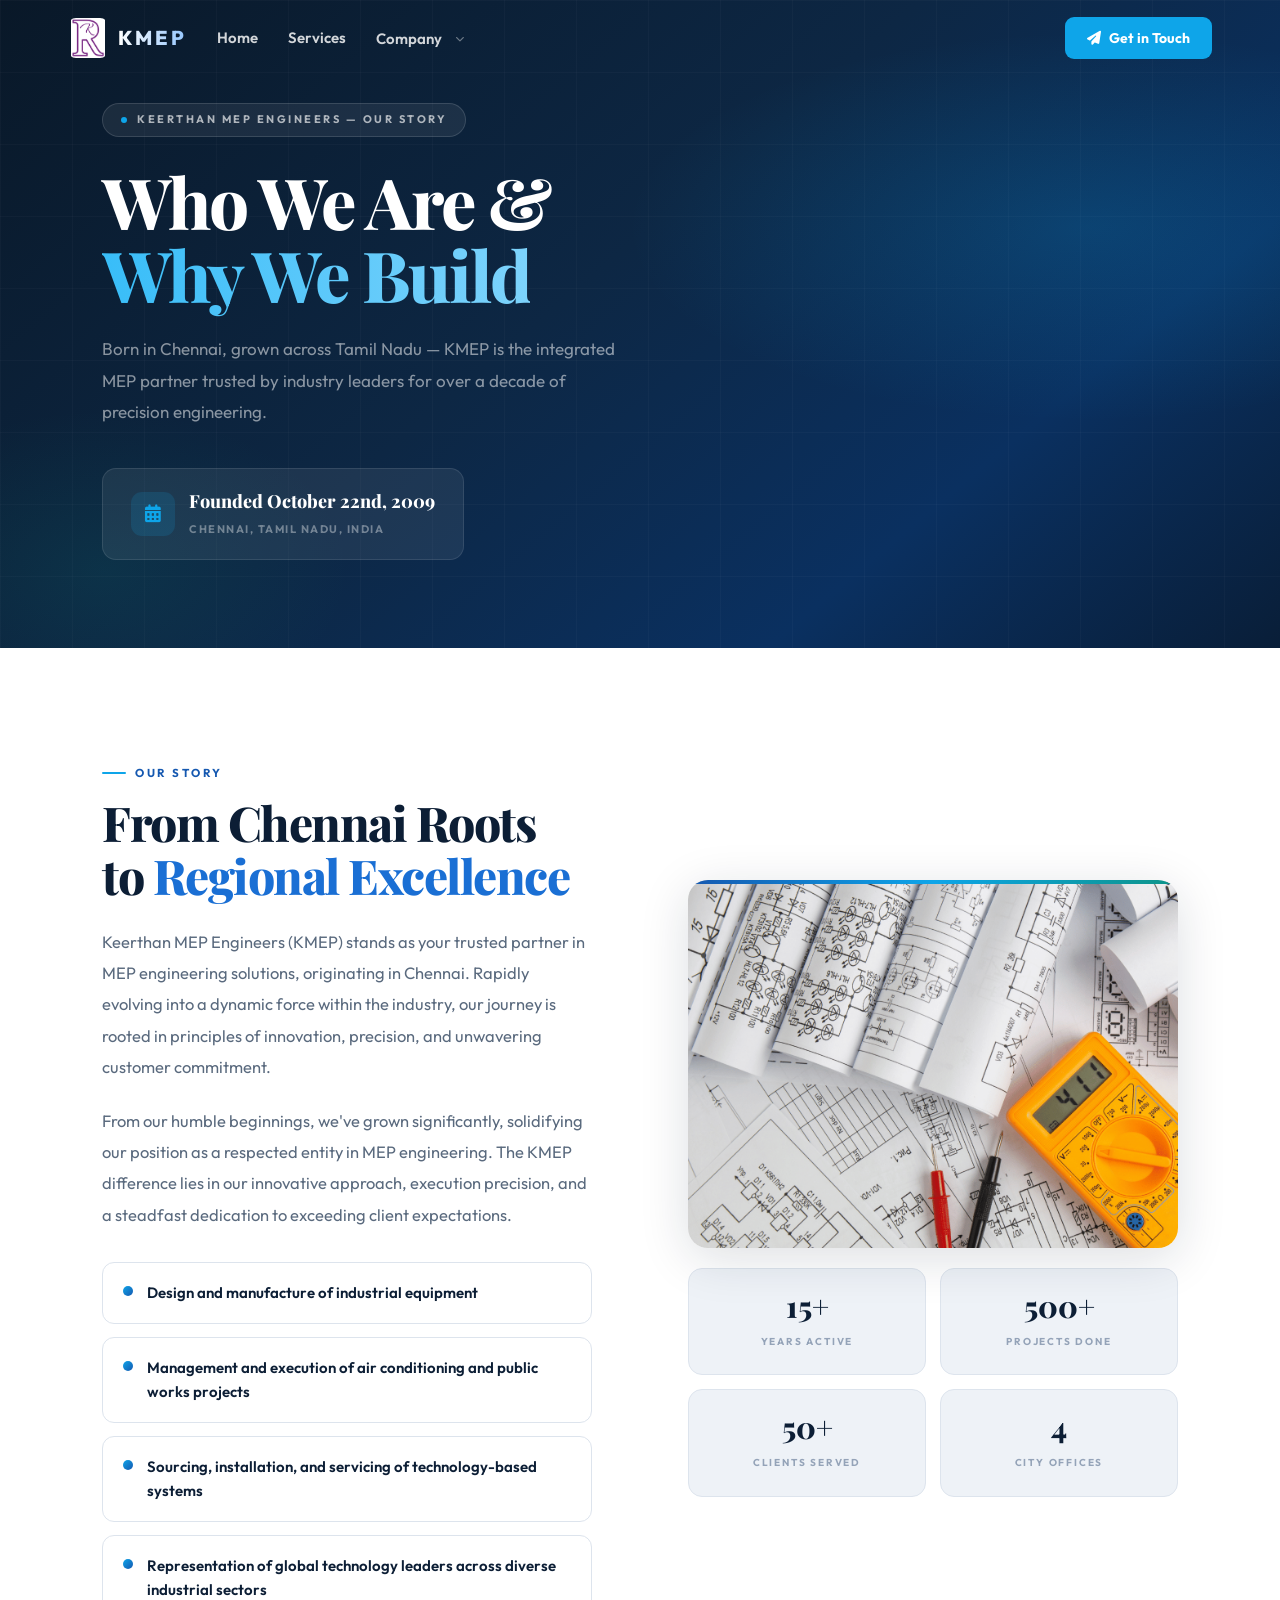
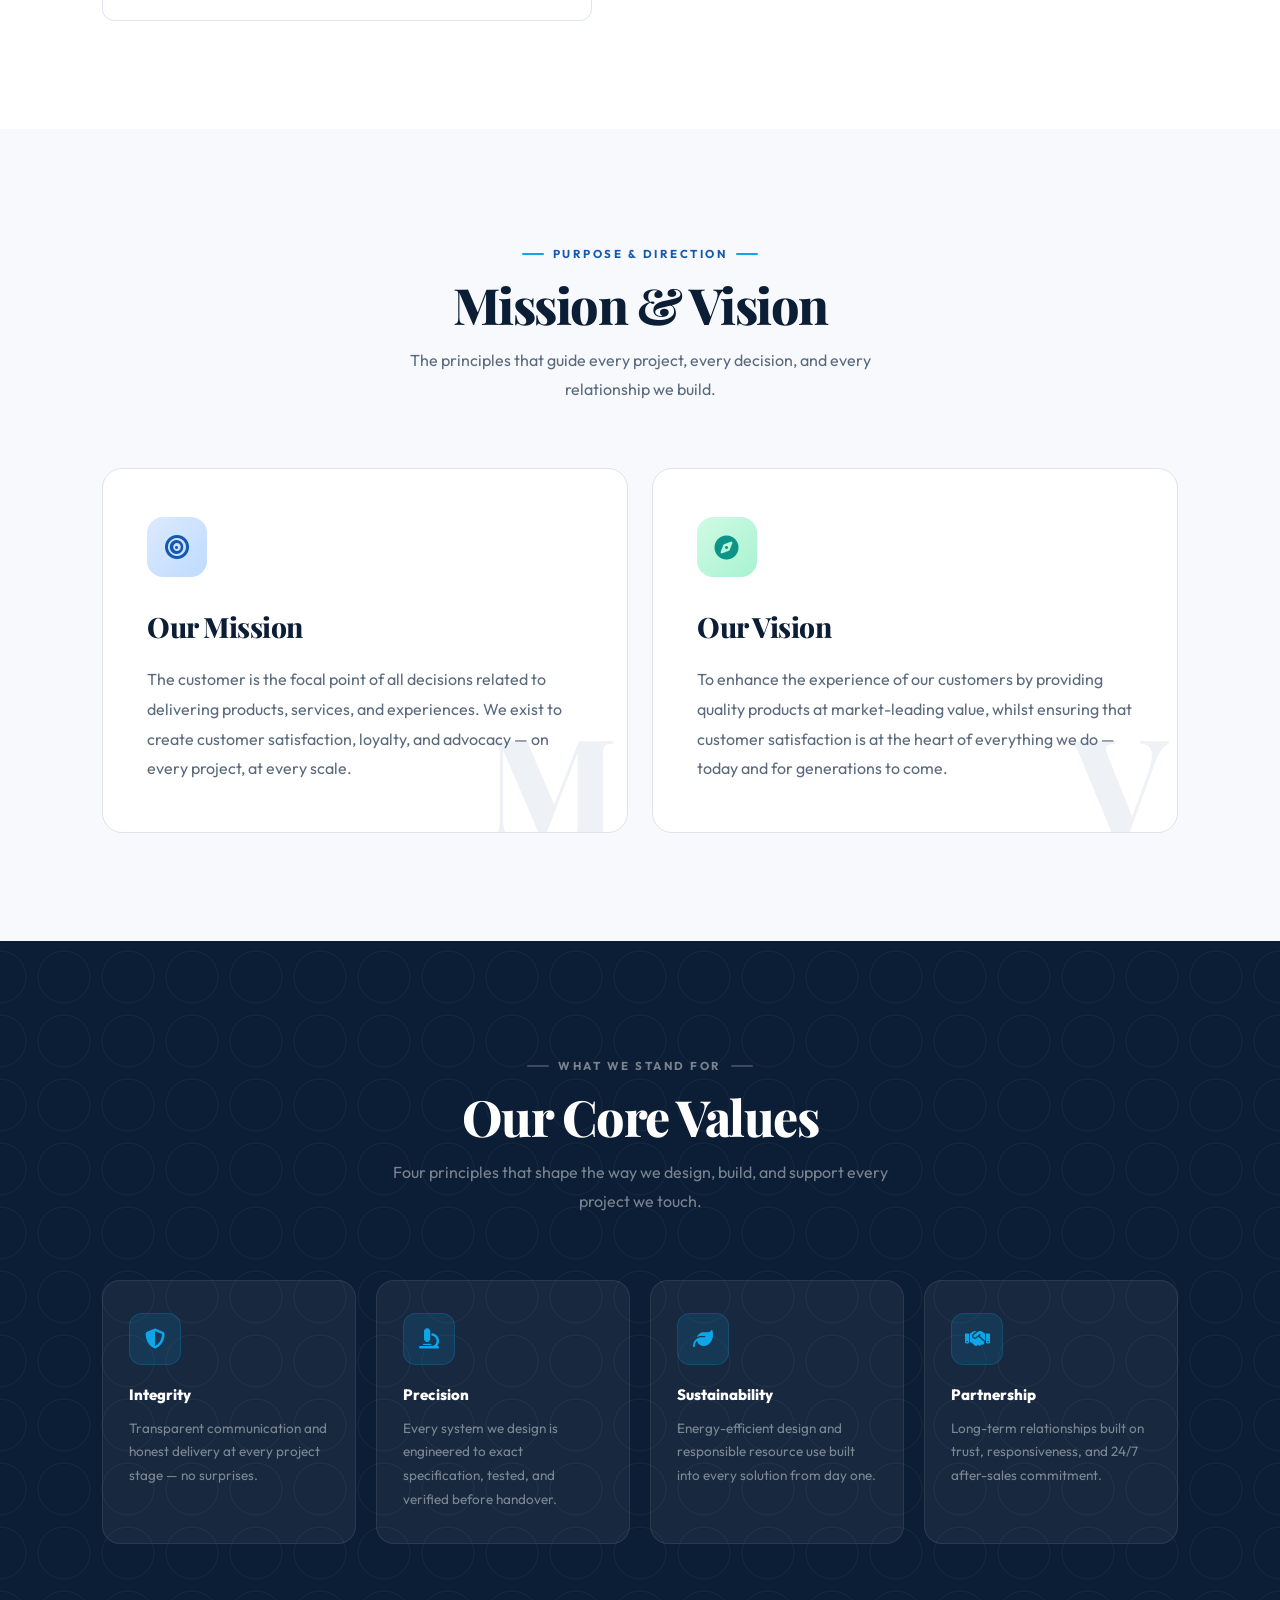
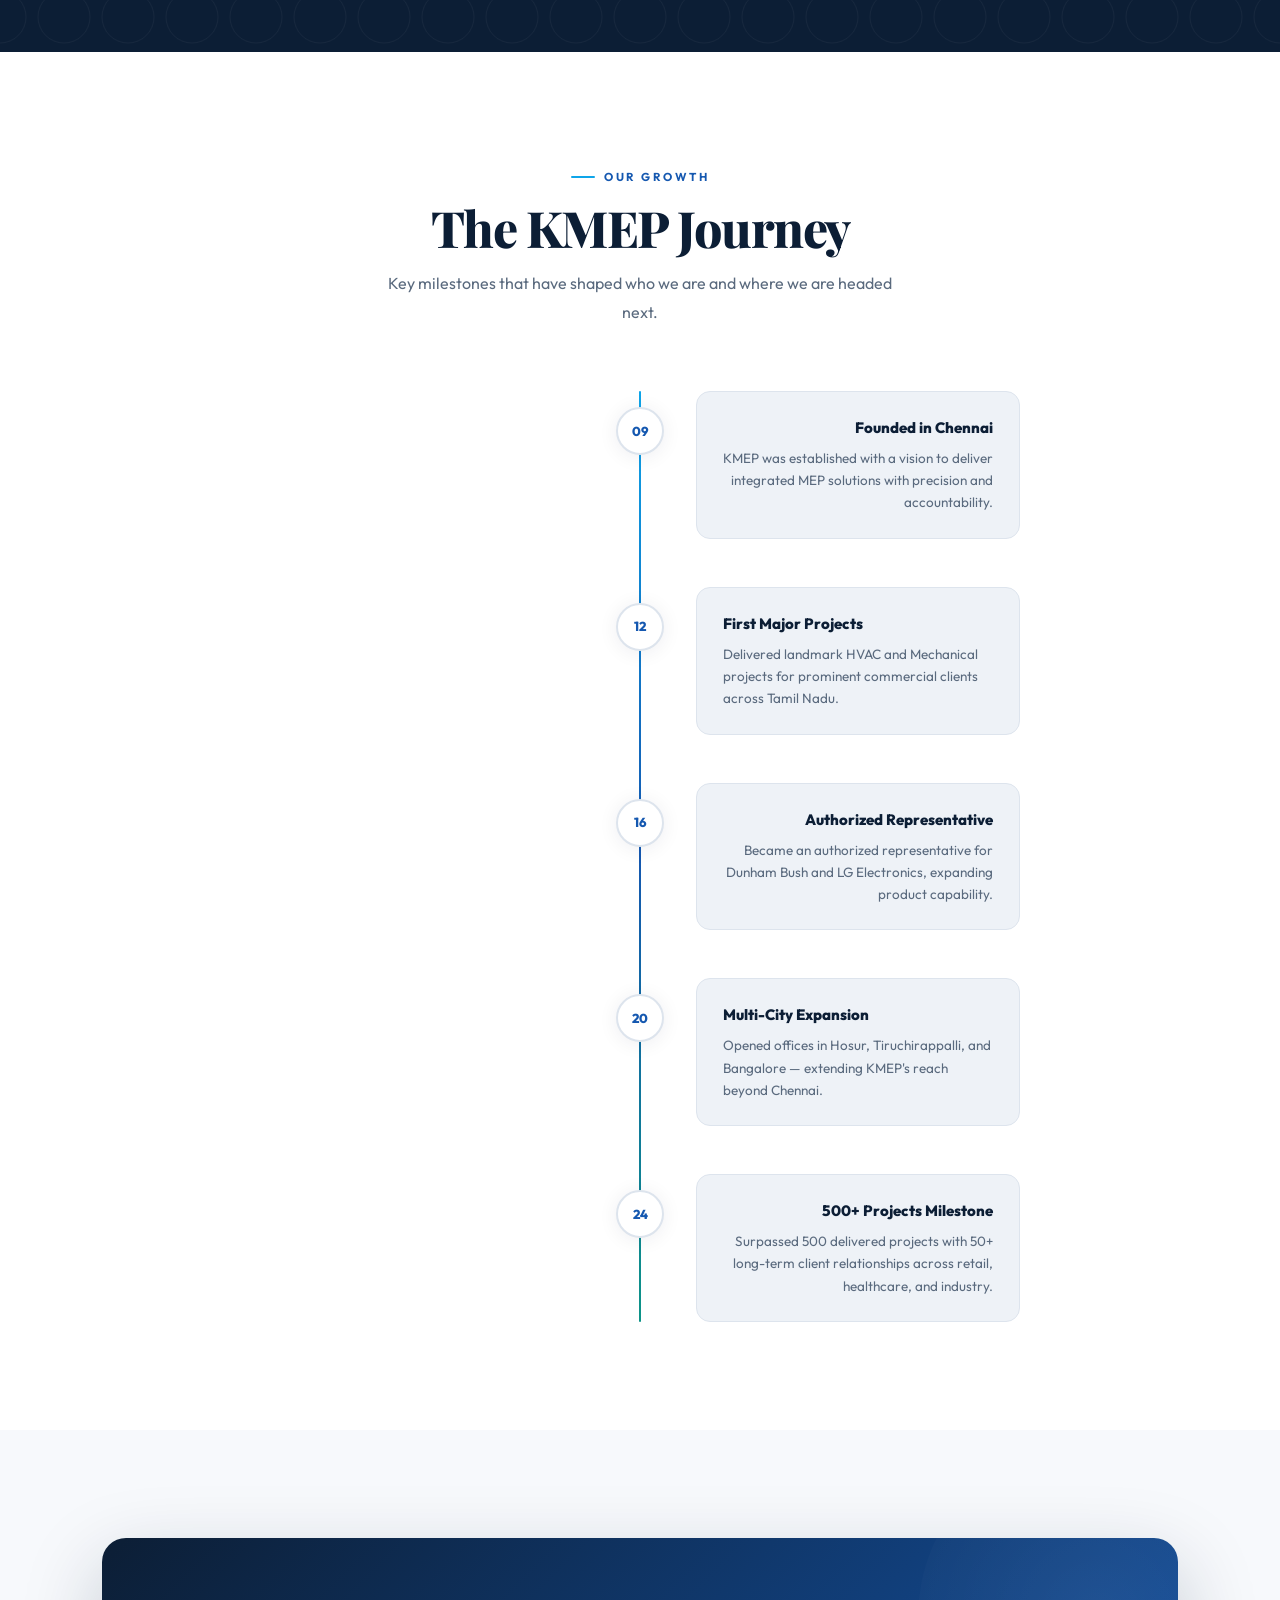
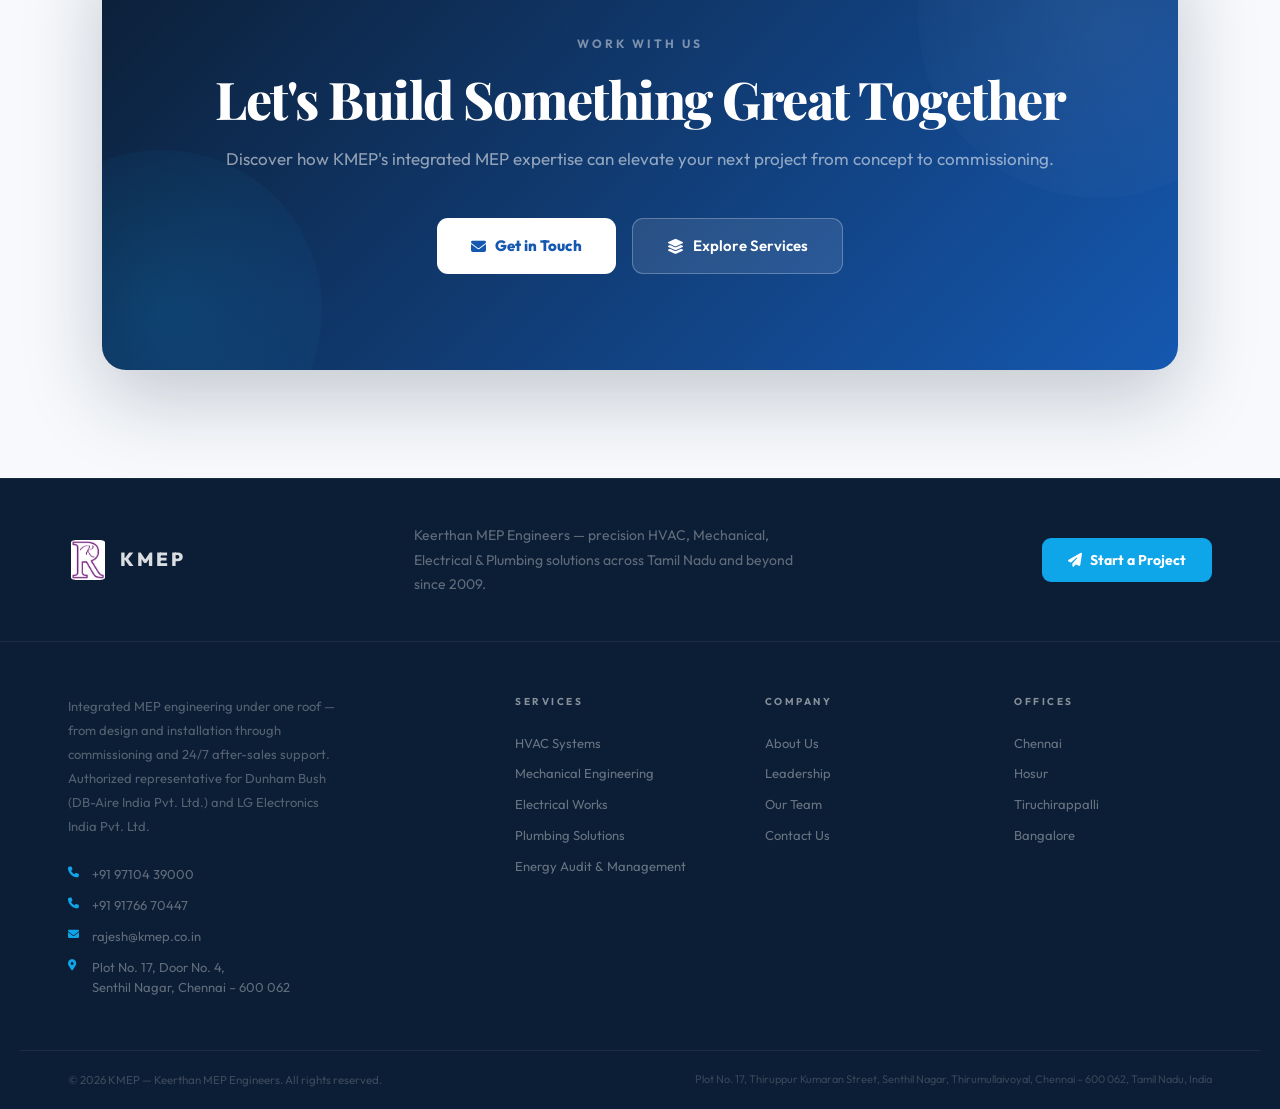
==== commit f8701999: "Update about.html" ====
--- a/about.html
+++ b/about.html
@@ -4,7 +4,7 @@
     <meta charset="UTF-8" />
     <meta name="viewport" content="width=device-width, initial-scale=1.0" />
     <title>About Us — KMEP | Keerthan MEP Engineers</title>
-    <link rel="icon" href="images/logo.png" />
+    <link rel="icon" href="IMAGES/logo.png" />
     <link
       href="https://fonts.googleapis.com/css2?family=Outfit:wght@300;400;500;600;700;800;900&family=Playfair+Display:ital,wght@0,700;0,800;1,700&display=swap"
       rel="stylesheet"
@@ -566,7 +566,7 @@
           </div>
           <div class="story-visual rv-r">
             <div class="story-img">
-              <img src="images/bg.png" alt="KMEP Engineering" />
+              <img src="IMAGES/bg.png" alt="KMEP Engineering" />
             </div>
             <div class="story-stats">
               <div class="ss-card">
--- a/style.css
+++ b/style.css
@@ -0,0 +1,360 @@
+ *, *::before, *::after { box-sizing: border-box; margin: 0; padding: 0; }
+html { scroll-behavior: smooth; }
+body {
+  font-family: "Outfit", sans-serif;
+  background: #fff;
+  color: #1a2332;
+  -webkit-font-smoothing: antialiased;
+  -moz-osx-font-smoothing: grayscale;
+  overflow-x: hidden;
+  line-height: 1.6;
+}
+a  { color: inherit; text-decoration: none; }
+img { display: block; max-width: 100%; height: auto; }
+ul  { list-style: none; }
+
+/* ── Design tokens ──────────────────────────────────────── */
+:root {
+  --navy:   #0c1e35;
+  --blue:   #1558b0;
+  --blue2:  #1a6fd4;
+  --sky:    #0ea5e9;
+  --teal:   #0d9488;
+  --off:    #f7f9fc;
+  --off2:   #eef2f7;
+  --slate:  #5a6a7e;
+  --muted:  #94a3b8;
+  --border: #dde4ed;
+  --sh:     0 2px 20px rgba(12,30,53,.07);
+  --sh2:    0 10px 50px rgba(12,30,53,.14);
+  --r:      14px;
+  --NAV-H:  76px;
+}
+
+/* ── Layout ─────────────────────────────────────────────── */
+.wrap {
+  max-width: 1180px;
+  margin: 0 auto;
+  padding: 0 52px;
+}
+
+/* ── Scroll reveal ──────────────────────────────────────── */
+.rv   { opacity:0; transform:translateY(28px); transition:opacity .65s ease,transform .65s ease; }
+.rv-l { opacity:0; transform:translateX(-28px); transition:opacity .7s  ease,transform .7s  ease; }
+.rv-r { opacity:0; transform:translateX(28px);  transition:opacity .7s  ease,transform .7s  ease; }
+.rv.on,.rv-l.on,.rv-r.on { opacity:1; transform:none; }
+.d1 { transition-delay:.08s; }
+.d2 { transition-delay:.18s; }
+.d3 { transition-delay:.28s; }
+.d4 { transition-delay:.38s; }
+.d5 { transition-delay:.48s; }
+.d6 { transition-delay:.56s; }
+
+/* ── Section labels ─────────────────────────────────────── */
+.sec-tag {
+  display: inline-flex; align-items: center; gap: 9px;
+  font-size: 11.5px; font-weight: 700; letter-spacing: 2.5px;
+  text-transform: uppercase; color: var(--blue); margin-bottom: 14px;
+}
+.sec-tag::before {
+  content: ""; display: block; width: 24px; height: 2px;
+  background: var(--sky); border-radius: 2px; flex-shrink: 0;
+}
+.sec-tag-c {
+  display: inline-flex; align-items: center; gap: 9px;
+  font-size: 11.5px; font-weight: 700; letter-spacing: 2.5px;
+  text-transform: uppercase; color: var(--blue); margin-bottom: 14px;
+}
+.sec-tag-c::before, .sec-tag-c::after {
+  content: ""; display: block; width: 22px; height: 2px;
+  background: var(--sky); border-radius: 2px; flex-shrink: 0;
+}
+.display-h {
+  font-family: "Playfair Display", serif;
+  font-weight: 800; letter-spacing: -1.5px;
+  color: var(--navy); line-height: 1.1;
+}
+.sec-sub {
+  font-size: 16px; color: var(--slate); line-height: 1.8;
+  max-width: 520px; margin: 14px auto 0;
+}
+.sec-header { text-align: center; margin-bottom: 64px; }
+
+/* ── Page hero shared base ──────────────────────────────── */
+.page-hero {
+  position: relative;
+  display: flex; align-items: flex-end;
+  padding-top: var(--NAV-H); padding-bottom: 88px;
+  background: linear-gradient(140deg,#091828 0%,#0d2744 45%,#0a3060 75%,#091e38 100%);
+  overflow: hidden;
+}
+.ph-grid {
+  position: absolute; inset: 0; z-index: 0; pointer-events: none;
+  background-image:
+    linear-gradient(rgba(255,255,255,.025) 1px,transparent 1px),
+    linear-gradient(90deg,rgba(255,255,255,.025) 1px,transparent 1px);
+  background-size: 72px 72px;
+}
+.ph-glow {
+  position: absolute; inset: 0; z-index: 0; pointer-events: none;
+  background:
+    radial-gradient(ellipse 60% 50% at 85% 35%,rgba(14,165,233,.18) 0%,transparent 60%),
+    radial-gradient(ellipse 35% 45% at 8% 88%,rgba(13,148,136,.12) 0%,transparent 55%);
+}
+.ph-body {
+  position: relative; z-index: 1;
+  width: 100%; max-width: 1180px;
+  margin: 0 auto; padding: 0 52px;
+}
+.ph-eyebrow {
+  display: inline-flex; align-items: center; gap: 10px;
+  background: rgba(255,255,255,.07); border: 1px solid rgba(255,255,255,.13);
+  border-radius: 100px; padding: 7px 18px; margin-bottom: 28px;
+  font-size: 11px; font-weight: 700; letter-spacing: 2.5px;
+  text-transform: uppercase; color: rgba(255,255,255,.65);
+}
+.ph-pulse {
+  width: 6px; height: 6px; border-radius: 50%;
+  background: var(--sky); flex-shrink: 0;
+  animation: pulse 2.4s ease infinite;
+}
+@keyframes pulse {
+  0%,100%{ opacity:1; box-shadow:0 0 0 0 rgba(14,165,233,.5); }
+  50%    { opacity:.4; box-shadow:0 0 0 5px rgba(14,165,233,0); }
+}
+.ph-h1 {
+  font-family: "Playfair Display", serif;
+  font-size: clamp(44px,5.5vw,82px);
+  font-weight: 800; line-height: 1.04;
+  letter-spacing: -2px; color: #fff;
+  max-width: 700px; margin-bottom: 22px;
+}
+.ph-h1 em {
+  font-style: normal;
+  background: linear-gradient(90deg,#38bdf8,#7dd3fc);
+  -webkit-background-clip: text; -webkit-text-fill-color: transparent;
+}
+.ph-sub {
+  font-size: 17px; color: rgba(255,255,255,.52);
+  max-width: 520px; line-height: 1.85;
+}
+
+/* ── CTA box (shared across pages) ─────────────────────── */
+.cta-box {
+  position: relative; overflow: hidden;
+  background: linear-gradient(135deg,var(--navy) 0%,#1558b0 100%);
+  border-radius: 24px; padding: 96px 64px; text-align: center;
+  box-shadow: 0 28px 80px rgba(12,30,53,.22);
+}
+.cta-box::before {
+  content:""; position:absolute; top:-100px; right:-100px;
+  width:360px; height:360px; border-radius:50%;
+  background:radial-gradient(circle,rgba(255,255,255,.06),transparent);
+  pointer-events:none;
+}
+.cta-box::after {
+  content:""; position:absolute; bottom:-100px; left:-100px;
+  width:320px; height:320px; border-radius:50%;
+  background:radial-gradient(circle,rgba(14,165,233,.16),transparent);
+  pointer-events:none;
+}
+.cta-tag {
+  font-size:12px; letter-spacing:3px; text-transform:uppercase;
+  color:rgba(255,255,255,.45); font-weight:700; margin-bottom:16px;
+}
+.cta-h {
+  font-family:"Playfair Display",serif;
+  font-size:clamp(28px,4.5vw,52px); font-weight:800; letter-spacing:-1.5px;
+  color:#fff; margin-bottom:16px; position:relative; z-index:1; line-height:1.15;
+}
+.cta-p {
+  font-size:17px; color:rgba(255,255,255,.55); margin-bottom:46px;
+  position:relative; z-index:1;
+}
+.cta-btns {
+  display:flex; gap:16px; justify-content:center;
+  flex-wrap:wrap; position:relative; z-index:1;
+}
+.cta-btn1 {
+  display:inline-flex; align-items:center; gap:9px;
+  background:#fff; color:var(--blue); padding:15px 34px;
+  border-radius:11px; font-weight:800; font-size:15px;
+  transition:background .2s,transform .2s,box-shadow .2s;
+}
+.cta-btn1:hover {
+  background:var(--off); transform:translateY(-2px);
+  box-shadow:0 12px 30px rgba(0,0,0,.15);
+}
+.cta-btn2 {
+  display:inline-flex; align-items:center; gap:9px;
+  background:rgba(255,255,255,.1); border:1.5px solid rgba(255,255,255,.26);
+  color:#fff; padding:15px 34px; border-radius:11px;
+  font-weight:600; font-size:15px;
+  transition:background .2s,border-color .2s;
+}
+.cta-btn2:hover {
+  background:rgba(255,255,255,.18); border-color:rgba(255,255,255,.45);
+}
+
+/* ── Dark section band (navy bg with circle pattern) ─────── */
+.dark-band {
+  background: var(--navy);
+  position: relative; overflow: hidden;
+}
+.dark-band::before {
+  content:""; position:absolute; inset:0; pointer-events:none;
+  background:url("data:image/svg+xml,%3Csvg width='64' height='64' xmlns='http://www.w3.org/2000/svg'%3E%3Ccircle cx='32' cy='32' r='26' fill='none' stroke='rgba(255,255,255,0.04)' stroke-width='1'/%3E%3C/svg%3E") center/64px repeat;
+}
+.dark-band .sec-tag-c { color:rgba(255,255,255,.45); }
+.dark-band .sec-tag-c::before,
+.dark-band .sec-tag-c::after { background:rgba(255,255,255,.2); }
+.dark-band .sec-tag { color:rgba(255,255,255,.45); }
+.dark-band .sec-tag::before { background:rgba(255,255,255,.2); }
+
+/* ── Glass card (dark band items) ────────────────────────── */
+.glass-card {
+  background:rgba(255,255,255,.05); border:1.5px solid rgba(255,255,255,.08);
+  border-radius:18px; padding:32px 26px;
+  transition:background .3s,border-color .3s,transform .3s;
+  position:relative; overflow:hidden;
+}
+.glass-card::after {
+  content:""; position:absolute; bottom:0; left:0; right:0; height:3px;
+  background:linear-gradient(90deg,var(--sky),var(--blue));
+  transform:scaleX(0); transform-origin:left; transition:transform .4s;
+}
+.glass-card:hover {
+  background:rgba(255,255,255,.09); border-color:rgba(255,255,255,.16);
+  transform:translateY(-4px);
+}
+.glass-card:hover::after { transform:scaleX(1); }
+.glass-ico {
+  width:52px; height:52px; border-radius:13px;
+  background:rgba(14,165,233,.12); border:1.5px solid rgba(14,165,233,.2);
+  display:flex; align-items:center; justify-content:center;
+  font-size:20px; color:var(--sky); margin-bottom:18px;
+}
+.glass-card h4 { font-size:15px; font-weight:800; color:#fff; margin-bottom:10px; }
+.glass-card p  { font-size:13.5px; color:rgba(255,255,255,.44); line-height:1.75; }
+
+/* ── White bordered card ─────────────────────────────────── */
+.border-card {
+  background:#fff; border:1.5px solid var(--border); border-radius:var(--r);
+  transition:border-color .3s,box-shadow .3s,background .3s;
+  overflow:hidden; position:relative;
+}
+.border-card::before {
+  content:""; position:absolute; top:0; left:0; right:0; height:3px;
+  background:linear-gradient(90deg,var(--blue),var(--sky));
+  transform:scaleX(0); transform-origin:left; transition:transform .4s;
+}
+.border-card:hover {
+  border-color:rgba(21,88,176,.22);
+  box-shadow:0 16px 48px rgba(12,30,53,.1);
+  transform:translateY(-5px);
+}
+.border-card:hover::before { transform:scaleX(1); }
+
+/* ── Shared icon tile ────────────────────────────────────── */
+.icon-tile {
+  width:48px; height:48px; border-radius:12px; flex-shrink:0;
+  background:linear-gradient(135deg,#dbeafe,#bfdbfe);
+  display:flex; align-items:center; justify-content:center;
+  font-size:18px; color:var(--blue);
+  transition:background .2s,color .2s;
+}
+.icon-tile.green  { background:linear-gradient(135deg,#d1fae5,#a7f3d0); color:var(--teal); }
+.icon-tile.yellow { background:linear-gradient(135deg,#fef9c3,#fde68a); color:#ca8a04; }
+.icon-tile.sky    { background:linear-gradient(135deg,#e0f2fe,#bae6fd); color:#0284c7; }
+
+/* ── Primary button ──────────────────────────────────────── */
+.btn-primary {
+  display:inline-flex; align-items:center; gap:10px;
+  background:var(--navy); color:#fff;
+  padding:13px 28px; border-radius:10px;
+  font-size:14px; font-weight:700;
+  transition:background .2s,transform .2s,box-shadow .2s;
+}
+.btn-primary:hover {
+  background:var(--blue2); transform:translateY(-2px);
+  box-shadow:0 10px 28px rgba(12,30,53,.18);
+}
+.btn-sky {
+  display:inline-flex; align-items:center; gap:10px;
+  background:var(--sky); color:#fff;
+  padding:15px 32px; border-radius:11px;
+  font-size:15px; font-weight:700;
+  transition:background .2s,transform .2s,box-shadow .2s;
+}
+.btn-sky:hover {
+  background:#0284c7; transform:translateY(-2px);
+  box-shadow:0 12px 32px rgba(14,165,233,.38);
+}
+.btn-outline {
+  display:inline-flex; align-items:center; gap:10px;
+  background:rgba(255,255,255,.07); border:1.5px solid rgba(255,255,255,.22);
+  color:rgba(255,255,255,.88); padding:15px 32px; border-radius:11px;
+  font-size:15px; font-weight:600;
+  transition:background .2s,border-color .2s;
+}
+.btn-outline:hover {
+  background:rgba(255,255,255,.14); border-color:rgba(255,255,255,.42);
+}
+
+/* ── Stats band ──────────────────────────────────────────── */
+.stats-band {
+  background:linear-gradient(135deg,var(--navy) 0%,#1558b0 100%);
+  position:relative; overflow:hidden;
+}
+.stats-band::before {
+  content:""; position:absolute; inset:0; pointer-events:none;
+  background:url("data:image/svg+xml,%3Csvg width='64' height='64' xmlns='http://www.w3.org/2000/svg'%3E%3Ccircle cx='32' cy='32' r='26' fill='none' stroke='rgba(255,255,255,0.04)' stroke-width='1'/%3E%3C/svg%3E") center/64px repeat;
+}
+.stats-row {
+  position:relative; z-index:1;
+  display:grid; grid-template-columns:repeat(4,1fr);
+}
+.stat-cell {
+  padding:56px 28px; text-align:center;
+  border-right:1px solid rgba(255,255,255,.1);
+  transition:background .3s;
+}
+.stat-cell:last-child { border-right:none; }
+.stat-cell:hover { background:rgba(255,255,255,.05); }
+.stat-n {
+  display:block; font-family:"Playfair Display",serif;
+  font-size:clamp(40px,4.5vw,58px); font-weight:800;
+  color:#fff; line-height:1; margin-bottom:12px;
+}
+.stat-l {
+  display:block; font-size:12px; font-weight:700;
+  letter-spacing:1.5px; text-transform:uppercase;
+  color:rgba(255,255,255,.5);
+}
+
+/* ── Responsive — shared breakpoints ────────────────────── */
+@media (max-width:1100px) {
+  .wrap { padding:0 36px; }
+  .ph-body { padding:0 36px; }
+}
+@media (max-width:860px) {
+  :root { --NAV-H:66px; }
+  .wrap,.ph-body { padding:0 24px; }
+  .cta-box { padding:56px 28px; }
+  .cta-btns { flex-direction:column; align-items:center; }
+  .cta-btn1,.cta-btn2 { width:100%; max-width:300px; justify-content:center; }
+  .stats-row { grid-template-columns:repeat(2,1fr); }
+  .stat-cell { border-bottom:1px solid rgba(255,255,255,.1); }
+  .stat-cell:nth-child(2) { border-right:none; }
+  .stat-cell:nth-child(3) { border-bottom:none; }
+  .stat-cell:nth-child(4) { border-right:none; border-bottom:none; }
+  .ph-h1 { font-size:clamp(38px,9vw,56px); }
+}
+@media (max-width:480px) {
+  :root { --NAV-H:60px; }
+  .wrap,.ph-body { padding:0 18px; }
+  .cta-box { padding:44px 18px; }
+  .ph-h1 { font-size:clamp(34px,10vw,46px); letter-spacing:-1.5px; }
+  .stat-cell { padding:34px 14px; }
+  .stat-n { font-size:38px; }
+}
